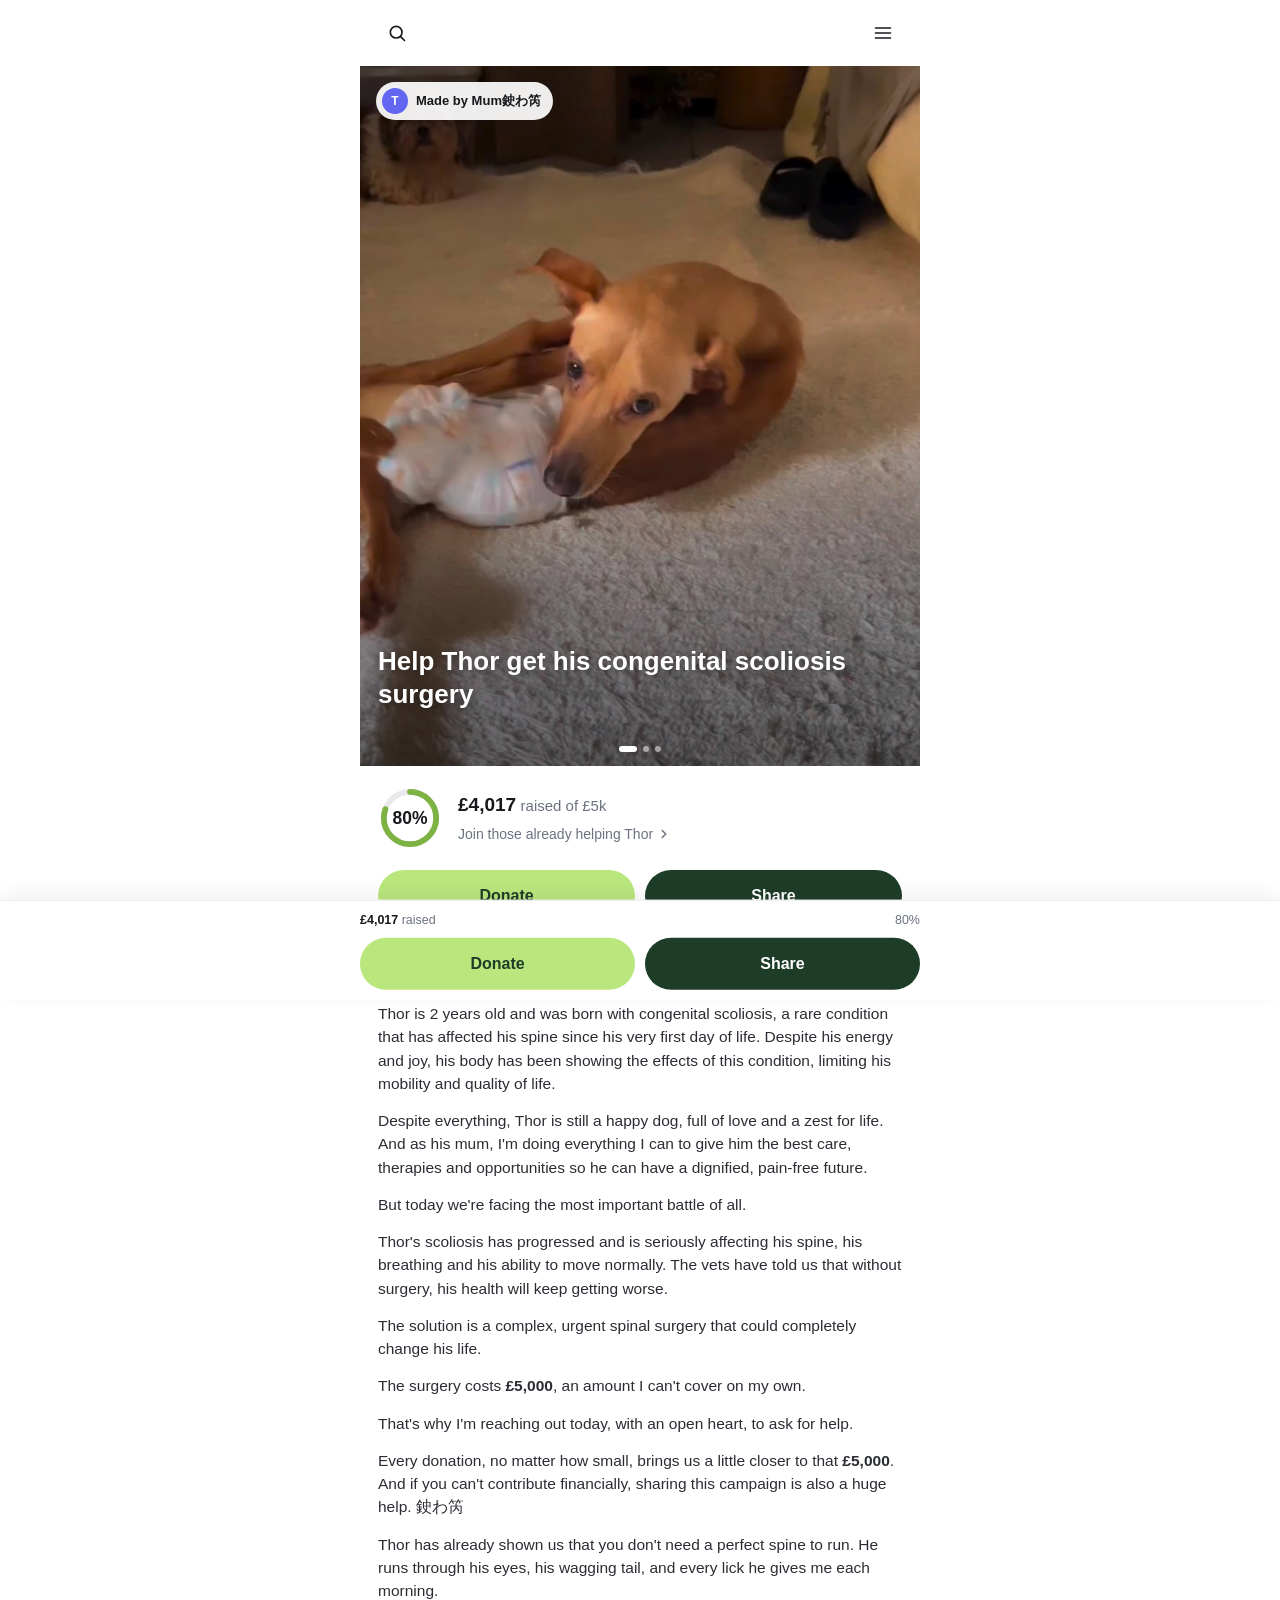
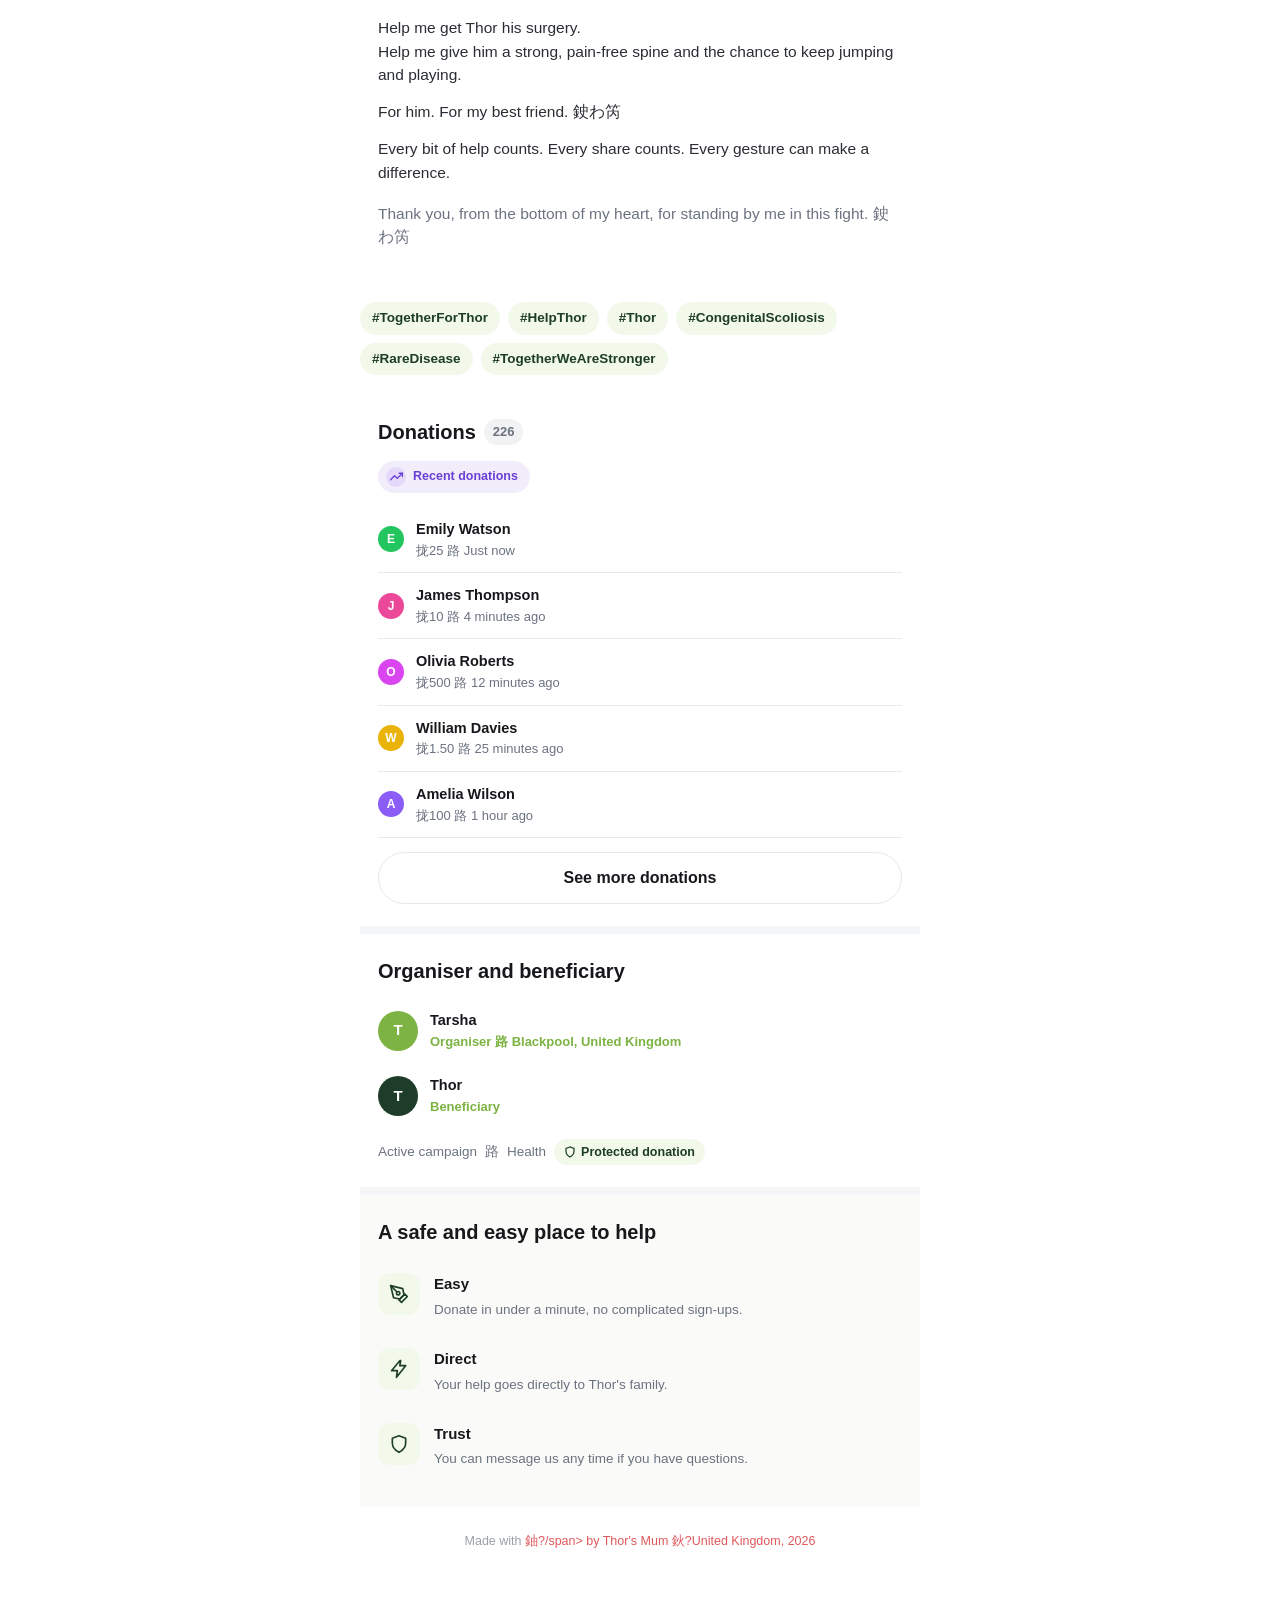
==== index.html @ 89c2039a "Update index.html" ====
<!DOCTYPE html>
<html lang="en-GB">
<head>
  <!-- Google tag (gtag.js) -->
<script async src="https://www.googletagmanager.com/gtag/js?id=G-SRYMBCZWGW"></script>
<script>
  window.dataLayer = window.dataLayer || [];
  function gtag(){dataLayer.push(arguments);}
  gtag('js', new Date());

  gtag('config', 'G-SRYMBCZWGW');
</script>
<meta charset="UTF-8">
<meta name="viewport" content="width=device-width, initial-scale=1, viewport-fit=cover">

<!-- Meta Pixel Code -->
<script>
!function(f,b,e,v,n,t,s)
{if(f.fbq)return;n=f.fbq=function(){n.callMethod?
n.callMethod.apply(n,arguments):n.queue.push(arguments)};
if(!f._fbq)f._fbq=n;n.push=n;n.loaded=!0;n.version='2.0';
n.queue=[];t=b.createElement(e);t.async=!0;
t.src=v;s=b.getElementsByTagName(e)[0];
s.parentNode.insertBefore(t,s)}(window, document,'script',
'https://connect.facebook.net/en_US/fbevents.js');
fbq('init', '3175036599372352');
fbq('track', 'PageView');
</script>
<noscript><img height="1" width="1" style="display:none"
src="https://www.facebook.com/tr?id=3175036599372352&ev=PageView&noscript=1"
/></noscript>
<!-- End Meta Pixel Code -->

<title>Help Thor get his congenital scoliosis surgery</title>
<meta name="description" content="Thor is 2 years old and was born with congenital scoliosis. He urgently needs spinal surgery. Every contribution counts.">

<!-- Open Graph: mejora c贸mo se ve el enlace al compartirlo por WhatsApp, etc. -->
<meta property="og:title" content="Help Thor get his congenital scoliosis surgery">
<meta property="og:description" content="Thor is 2 years old and needs urgent spinal surgery for his congenital scoliosis. Every contribution counts.">
<meta property="og:image" content="img/foto-1.png">
<meta property="og:type" content="website">

<link rel="icon" href="data:image/svg+xml,<svg xmlns=%22http://www.w3.org/2000/svg%22 viewBox=%220 0 100 100%22><text y=%22.9em%22 font-size=%2290%22>馃</text></svg>">
<link rel="stylesheet" href="css/style.css?v=24">
</head>
<body>

<div class="wrap">

  <!-- ============ HEADER ============ -->
  <header class="site-header">
    <button class="icon-btn" aria-label="Search">
      <svg width="20" height="20" viewBox="0 0 24 24" fill="none" stroke="currentColor" stroke-width="2" stroke-linecap="round"><circle cx="11" cy="11" r="7"/><line x1="21" y1="21" x2="16.65" y2="16.65"/></svg>
    </button>
    <button class="icon-btn" aria-label="Menu">
      <svg width="20" height="20" viewBox="0 0 24 24" fill="none" stroke="currentColor" stroke-width="2" stroke-linecap="round"><line x1="3" y1="6" x2="21" y2="6"/><line x1="3" y1="12" x2="21" y2="12"/><line x1="3" y1="18" x2="21" y2="18"/></svg>
    </button>
  </header>

  <!-- ============ HERO / CARRUSEL ============ -->
  <!--
    EDITAR AQU脥: sustituye img/foto-1.jpg, foto-2.jpg, foto-3.jpg por las fotos reales
    de tu familiar. Puedes a帽adir o quitar <div class="hero-slide"> seg煤n el n煤mero de fotos.
  -->
  <section class="hero" id="hero">
    <div class="hero-track" id="heroTrack">
      <div class="hero-slide"><img src="img/foto-1.png" alt="Photo of Thor"></div>
      <div class="hero-slide"><img src="img/foto-2.png" alt="Photo of Thor"></div>
      <div class="hero-slide"><img src="img/foto-3.png" alt="Photo of Thor"></div>
    </div>
    <div class="hero-overlay"></div>

    <!-- EDITAR: nombre de quien organiza la vaquinha y de la persona beneficiaria -->
    <div class="hero-author">
      <span class="avatar-sm">T</span>
      <span>Made by Mum鉂わ笍</span>
    </div>

    <!-- EDITAR: t铆tulo principal -->
    <h1 class="hero-title">Help Thor get his congenital scoliosis surgery</h1>

    <div class="hero-dots" id="heroDots"></div>
  </section>

  <!-- ============ PROGRESO + BOTONES (arriba) ============ -->
  <section class="progress-block">
    <svg class="donut" viewBox="0 0 44 44">
      <circle class="donut-track" cx="22" cy="22" r="18"></circle>
      <circle class="donut-value" id="donutValue" cx="22" cy="22" r="18" stroke-dasharray="0 999"></circle>
      <text x="22" y="23" class="donut-label" id="donutLabel">0%</text>
    </svg>
    <div class="progress-info">
      <div><span class="raised" id="raisedAmount">拢4,952</span> <span class="goal" id="goalText">raised of 拢5k</span></div>
      <div class="donors">Join those already helping Thor
        <svg width="14" height="14" viewBox="0 0 24 24" fill="none" stroke="currentColor" stroke-width="2.5" stroke-linecap="round"><polyline points="9 18 15 12 9 6"/></svg>
      </div>
    </div>
  </section>

  <div class="btn-row">
    <a href="donar.html" class="btn btn-donate">Donate</a>
    <button class="btn btn-share" id="shareBtnTop">Share</button>
  </div>

  <!-- ============ HISTORIA ============ -->
  <!--
    EDITAR AQU脥: sustituye todo el texto de esta secci贸n por la historia real de tu familiar.
    Mant茅n los p谩rrafos cortos, en primera persona, tal como en el ejemplo.
  -->
<section class="section story">
  <h2>I'm Thor's mum</h2>
  <p>Thor is 2 years old and was born with congenital scoliosis, a rare condition that has affected his spine since his very first day of life. Despite his energy and joy, his body has been showing the effects of this condition, limiting his mobility and quality of life.</p>
  <p>Despite everything, Thor is still a happy dog, full of love and a zest for life. And as his mum, I'm doing everything I can to give him the best care, therapies and opportunities so he can have a dignified, pain-free future.</p>
  <p>But today we're facing the most important battle of all.</p>
  <p>Thor's scoliosis has progressed and is seriously affecting his spine, his breathing and his ability to move normally. The vets have told us that without surgery, his health will keep getting worse.</p>
  <p>The solution is a complex, urgent spinal surgery that could completely change his life.</p>
  <p>The surgery costs <strong class="goal-amount-full">拢5,000</strong>, an amount I can't cover on my own.</p>
  <p>That's why I'm reaching out today, with an open heart, to ask for help.</p>
  <p>Every donation, no matter how small, brings us a little closer to that <strong class="goal-amount-full">拢5,000</strong>. And if you can't contribute financially, sharing this campaign is also a huge help. 鉂わ笍</p>
  <p>Thor has already shown us that you don't need a perfect spine to run. He runs through his eyes, his wagging tail, and every lick he gives me each morning.</p>
  <p>Help me get Thor his surgery.<br>Help me give him a strong, pain-free spine and the chance to keep jumping and playing.</p>
  <p>For him. For my best friend. 鉂わ笍</p>
  <p>Every bit of help counts. Every share counts. Every gesture can make a difference.</p>
  <p class="signature">Thank you, from the bottom of my heart, for standing by me in this fight. 鉂わ笍</p>
</section>

<div class="hashtags">
  <span>#TogetherForThor</span>
  <span>#HelpThor</span>
  <span>#Thor</span>
  <span>#CongenitalScoliosis</span>
  <span>#RareDisease</span>
  <span>#TogetherWeAreStronger</span>
</div>
  </section>

  <!-- ============ DONACIONES ============ -->
  <!--
    EDITAR AQU脥: sustituye "Nombre de ejemplo" por los nombres reales de quienes ya
    han donado (y el importe/tiempo de cada uno). A帽ade o quita filas <div class="donation-row">
    seg煤n haga falta (usa class="donation-row extra" para las que solo se ven al pulsar
    "Ver m谩s"), y actualiza el n煤mero dentro de <span class="badge-count"> para que
    coincida con el total real de donaciones.
  -->
  <section class="section">
    <div class="donations-head">
      <h2>Donations <span class="badge-count" id="donationsCount">226</span></h2>
    </div>
    <div class="recent-tag">
      <span class="recent-tag-icon">
        <svg width="13" height="13" viewBox="0 0 24 24" fill="none" stroke="currentColor" stroke-width="2.5" stroke-linecap="round" stroke-linejoin="round"><polyline points="23 6 13.5 15.5 8.5 10.5 1 18"/><polyline points="17 6 23 6 23 12"/></svg>
      </span>
      Recent donations
    </div>
    
<div id="donationsList">
  <div class="donation-row">
    <span class="avatar-sm">E</span>
    <div>
      <div class="name">Emily Watson</div>
      <div class="meta"><span class="donation-amount" data-amount="25">拢25</span> 路 Just now</div>
    </div>
  </div>
  <div class="donation-row">
    <span class="avatar-sm">J</span>
    <div>
      <div class="name">James Thompson</div>
      <div class="meta"><span class="donation-amount" data-amount="10">拢10</span> 路 4 minutes ago</div>
    </div>
  </div>
  <div class="donation-row">
    <span class="avatar-sm">O</span>
    <div>
      <div class="name">Olivia Roberts</div>
      <div class="meta"><span class="donation-amount" data-amount="500">拢500</span> 路 12 minutes ago</div>
    </div>
  </div>
  <div class="donation-row">
    <span class="avatar-sm">W</span>
    <div>
      <div class="name">William Davies</div>
      <div class="meta"><span class="donation-amount" data-amount="1.50">拢1.50</span> 路 25 minutes ago</div>
    </div>
  </div>
  <div class="donation-row">
    <span class="avatar-sm">A</span>
    <div>
      <div class="name">Amelia Wilson</div>
      <div class="meta"><span class="donation-amount" data-amount="100">拢100</span> 路 1 hour ago</div>
    </div>
  </div>
  <div class="donation-row extra">
    <span class="avatar-sm">T</span>
    <div>
      <div class="name">Thomas Brown</div>
      <div class="meta"><span class="donation-amount" data-amount="50">拢50</span> 路 2 hours ago</div>
    </div>
  </div>
  <div class="donation-row extra">
    <span class="avatar-sm">G</span>
    <div>
      <div class="name">Grace Taylor</div>
      <div class="meta"><span class="donation-amount" data-amount="50">拢50</span> 路 3 hours ago</div>
    </div>
  </div>
  <div class="donation-row extra">
    <span class="avatar-sm">J</span>
    <div>
      <div class="name">Jack Evans</div>
      <div class="meta"><span class="donation-amount" data-amount="10">拢10</span> 路 5 hours ago</div>
    </div>
  </div>
  <div class="donation-row extra">
    <span class="avatar-sm">I</span>
    <div>
      <div class="name">Isabella Green</div>
      <div class="meta"><span class="donation-amount" data-amount="10">拢10</span> 路 7 hours ago</div>
    </div>
  </div>
  <div class="donation-row extra">
    <span class="avatar-sm">H</span>
    <div>
      <div class="name">Harry Clark</div>
      <div class="meta"><span class="donation-amount" data-amount="500">拢500</span> 路 9 hours ago</div>
    </div>
  </div>

  <script>
  const colors = [
    "#ef4444",
    "#f97316",
    "#eab308",
    "#22c55e",
    "#06b6d4",
    "#3b82f6",
    "#6366f1",
    "#8b5cf6",
    "#d946ef",
    "#ec4899"
  ];

  const shuffledColors = [...colors].sort(() => Math.random() - 0.5);

  document.querySelectorAll(".avatar-sm").forEach((avatar, index) => {
    avatar.style.backgroundColor =
      shuffledColors[index % shuffledColors.length];
  });
</script>
</div>

    <button class="btn btn-outline" id="verMasDonaciones" style="width:100%;margin-top:14px;">See more donations</button>
  </section>

  <!-- ============ ORGANIZADOR Y BENEFICIARIA ============ -->
  <!-- EDITAR: nombres reales, ciudad y relaci贸n -->
  <section class="section">
    <h2>Organiser and beneficiary</h2>
    <div class="person-row">
      <span class="avatar-sm" style="width:40px;height:40px;font-size:15px;">T</span>
      <div>
        <div class="name">Tarsha</div>
        <div class="role">Organiser 路 Blackpool, United Kingdom</div>
      </div>
    </div>
    <div class="person-row">
      <span class="avatar-sm" style="width:40px;height:40px;font-size:15px;background:var(--verde-oscuro);">T</span>
      <div>
        <div class="name">Thor</div>
        <div class="role">Beneficiary</div>
      </div>
    </div>

    <div class="meta-line" style="margin-top:10px;">
      <span>Active campaign</span>
      <span>路</span>
      <span>Health</span>
      <span class="protected-tag">
        <svg width="12" height="12" viewBox="0 0 24 24" fill="none" stroke="currentColor" stroke-width="2.5"><path d="M12 2 4 5v6c0 5 3.5 8.5 8 11 4.5-2.5 8-6 8-11V5z"/></svg>
        Protected donation
      </span>
    </div>
  </section>

 <!-- ============ CONFIANZA ============ -->
  <section class="section trust-section">
    <h2>A safe and easy place to help</h2>

    <div class="trust-item">
      <div class="trust-icon">
        <svg width="20" height="20" viewBox="0 0 24 24" fill="none" stroke="currentColor" stroke-width="2" stroke-linecap="round" stroke-linejoin="round"><path d="M12 19l7-7 3 3-7 7-3-3z"/><path d="M18 13l-1.5-7.5L2 2l3.5 14.5L13 18l5-5z"/><path d="M2 2l7.586 7.586"/><circle cx="11" cy="11" r="2"/></svg>
      </div>
      <div>
        <h3>Easy</h3>
        <p>Donate in under a minute, no complicated sign-ups.</p>
      </div>
    </div>

    <div class="trust-item">
      <div class="trust-icon">
        <svg width="20" height="20" viewBox="0 0 24 24" fill="none" stroke="currentColor" stroke-width="2" stroke-linecap="round" stroke-linejoin="round"><path d="M13 2 3 14h7l-1 8 11-14h-7l1-6z"/></svg>
      </div>
      <div>
        <h3>Direct</h3>
        <p>Your help goes directly to Thor's family.</p>
      </div>
    </div>

    <div class="trust-item">
      <div class="trust-icon">
        <svg width="20" height="20" viewBox="0 0 24 24" fill="none" stroke="currentColor" stroke-width="2" stroke-linecap="round" stroke-linejoin="round"><path d="M12 2 4 5v6c0 5 3.5 8.5 8 11 4.5-2.5 8-6 8-11V5z"/></svg>
      </div>
      <div>
        <h3>Trust</h3>
        <p>You can message us any time if you have questions.</p>
      </div>
    </div>
  </section>

  <footer class="site-footer">
  Made with <span class="heart">鈾?/span> by Thor's Mum 鈥?United Kingdom, 2026
</footer>

</div>

<!-- ============ BARRA FIJA INFERIOR ============ -->
<div class="sticky-bar" id="stickyBar">
  <div class="center-max">
    <div class="mini-progress">
      <span><b id="stickyRaised">拢9,805</b> raised</span>
      <span id="stickyPercent">65%</span>
    </div>
    <div class="btn-row">
      <a href="donar.html" class="btn btn-donate">Donate</a>
      <button class="btn btn-share" id="shareBtnSticky">Share</button>
    </div>
  </div>
</div>

<div class="toast" id="toast"></div>

<script src="js/main.js?v=24"></script>
</body>
</html>
---- css/style.css ----
/* =========================================================
   Vaquinha — sistema visual
   Blanco + verde aguacate claro / verde aguacate oscuro
   Mobile-first (diseñado exclusivamente para móvil)
   ========================================================= */

:root {
  --verde-claro: #b9e77d;
  --verde-claro-hover: #a6db63;
  --verde-oscuro: #1e3d28;
  --verde-oscuro-hover: #16301f;
  --verde-medio: #7cb342;
  --verde-fondo: #f2f9ea;

  --bg: #ffffff;
  --text: #16181c;
  --text-muted: #6b7280;
  --text-soft: #9aa0aa;
  --border: #e8e9eb;
  --shadow: 0 8px 24px rgba(16, 24, 16, 0.10);

  --radius-lg: 22px;
  --radius-md: 16px;
  --radius-full: 999px;

  --max-width: 560px;
}

* { box-sizing: border-box; }

html, body {
  margin: 0;
  padding: 0;
}

body {
  font-family: -apple-system, BlinkMacSystemFont, "Segoe UI", Roboto, Helvetica, Arial, sans-serif;
  background: var(--bg);
  color: var(--text);
  -webkit-font-smoothing: antialiased;
  line-height: 1.5;
  padding-bottom: 92px; /* espacio para la barra fija inferior */
}

img { max-width: 100%; display: block; }

.wrap {
  max-width: var(--max-width);
  margin: 0 auto;
  position: relative;
}

a { color: inherit; }

button {
  font-family: inherit;
  -webkit-appearance: none;
  appearance: none;
  background: none;
  border: none;
  border-radius: 0;
  margin: 0;
  color: inherit;
}

/* ---------- Header ---------- */
.site-header {
  position: sticky;
  top: 0;
  z-index: 40;
  display: flex;
  align-items: center;
  justify-content: space-between;
  padding: 14px 18px;
  background: rgba(255, 255, 255, 0.92);
  backdrop-filter: blur(6px);
}

.icon-btn {
  width: 38px;
  height: 38px;
  display: flex;
  align-items: center;
  justify-content: center;
  border: none;
  background: transparent;
  color: var(--text);
  cursor: pointer;
  border-radius: var(--radius-full);
}
.icon-btn:active { background: var(--verde-fondo); }

/* ---------- Carrusel hero ---------- */
.hero {
  position: relative;
  width: 100%;
  aspect-ratio: 4 / 5;
  overflow: hidden;
  background: var(--verde-oscuro);
}

.hero-track {
  display: flex;
  height: 100%;
  transition: transform .35s ease;
  touch-action: pan-y;
}

.hero-slide {
  flex: 0 0 100%;
  height: 100%;
  position: relative;
}

.hero-slide img {
  width: 100%;
  height: 100%;
  object-fit: cover;
}

.hero-overlay {
  position: absolute;
  inset: 0;
  background: linear-gradient(180deg, rgba(0,0,0,0.05) 0%, rgba(0,0,0,0) 35%, rgba(0,0,0,0.55) 100%);
  pointer-events: none;
}

.hero-author {
  position: absolute;
  top: 16px;
  left: 16px;
  display: flex;
  align-items: center;
  gap: 8px;
  background: rgba(255,255,255,0.92);
  padding: 6px 12px 6px 6px;
  border-radius: var(--radius-full);
  font-size: 13px;
  font-weight: 600;
  box-shadow: var(--shadow);
}

.avatar-sm {
  width: 26px;
  height: 26px;
  border-radius: 50%;
  background: var(--verde-medio);
  color: #fff;
  display: flex;
  align-items: center;
  justify-content: center;
  font-size: 12px;
  font-weight: 700;
}

.hero-title {
  position: absolute;
  left: 18px;
  right: 18px;
  bottom: 34px;
  color: #fff;
  font-size: 26px;
  font-weight: 800;
  line-height: 1.25;
  text-shadow: 0 2px 12px rgba(0,0,0,0.35);
}

.hero-dots {
  position: absolute;
  bottom: 14px;
  left: 0;
  right: 0;
  display: flex;
  justify-content: center;
  gap: 6px;
}

.hero-dots span {
  width: 6px;
  height: 6px;
  border-radius: 50%;
  background: rgba(255,255,255,0.5);
  transition: all .2s ease;
}
.hero-dots span.active {
  background: #fff;
  width: 18px;
  border-radius: var(--radius-full);
}

/* ---------- Bloque de progreso ---------- */
.progress-block {
  display: flex;
  align-items: center;
  gap: 16px;
  padding: 20px 18px 4px;
}

.donut {
  width: 64px;
  height: 64px;
  flex-shrink: 0;
}

.donut-track { fill: none; stroke: var(--border); stroke-width: 4; }
.donut-value {
  fill: none;
  stroke: var(--verde-medio);
  stroke-width: 4;
  stroke-linecap: round;
  transform: rotate(-90deg);
  transform-origin: 50% 50%;
  transition: stroke-dasharray 1s ease;
}
.donut-label {
  font-size: 12px;
  font-weight: 800;
  fill: var(--text);
  text-anchor: middle;
  dominant-baseline: middle;
}

.progress-info .raised {
  font-size: 19px;
  font-weight: 800;
}
.progress-info .goal {
  font-size: 15px;
  font-weight: 500;
  color: var(--text-muted);
}
.progress-info .donors {
  margin-top: 4px;
  font-size: 14px;
  color: var(--text-muted);
  display: flex;
  align-items: center;
  gap: 4px;
}

/* ---------- Botones ---------- */
.btn {
  display: flex;
  align-items: center;
  justify-content: center;
  gap: 8px;
  height: 52px;
  border-radius: var(--radius-full);
  font-size: 16px;
  font-weight: 700;
  border: none;
  cursor: pointer;
  text-decoration: none;
  transition: transform .08s ease, background .15s ease;
  white-space: nowrap;
}
.btn:active { transform: scale(0.97); }

.btn-donate {
  background: var(--verde-claro);
  color: var(--verde-oscuro);
}
.btn-donate:active, .btn-donate:hover { background: var(--verde-claro-hover); }

.btn-share {
  background: var(--verde-oscuro);
  color: #fff;
}
.btn-share:active, .btn-share:hover { background: var(--verde-oscuro-hover); }

.btn-outline {
  background: transparent;
  color: var(--text);
  border: 1.5px solid var(--border);
}
.btn-outline:active { background: #fafafa; }

.btn-row {
  display: grid;
  grid-template-columns: 1fr 1fr;
  gap: 10px;
  padding: 16px 18px;
}

/* ---------- Barra fija inferior ---------- */
.sticky-bar {
  position: fixed;
  left: 0;
  right: 0;
  bottom: 0;
  z-index: 50;
  background: #fff;
  border-top: 1px solid var(--border);
  box-shadow: 0 -6px 20px rgba(0,0,0,0.06);
  padding: 10px 18px calc(10px + env(safe-area-inset-bottom));
  transform: translateY(100%);
  transition: transform .25s ease;
}
.sticky-bar.visible { transform: translateY(0); }

.sticky-bar .btn-row {
  padding: 0;
}
.sticky-bar .mini-progress {
  font-size: 12.5px;
  color: var(--text-muted);
  margin-bottom: 8px;
  display: flex;
  justify-content: space-between;
}
.sticky-bar .mini-progress b { color: var(--text); }

/* ---------- Historia ---------- */
.section {
  padding: 22px 18px;
}
.section + .section {
  border-top: 8px solid #f5f6f7;
}

.section h2 {
  font-size: 20px;
  font-weight: 800;
  margin: 0 0 12px;
}

.story p {
  margin: 0 0 14px;
  font-size: 15.5px;
  color: #2a2d33;
}

.story .signature {
  font-size: 15.5px;
  color: var(--text-muted);
  margin-top: 18px;
}

.hashtags {
  display: flex;
  flex-wrap: wrap;
  gap: 8px;
  margin: 18px 0 20px;
}
.hashtags span {
  font-size: 13.5px;
  color: var(--verde-oscuro);
  background: var(--verde-fondo);
  padding: 6px 12px;
  border-radius: var(--radius-full);
  font-weight: 600;
}

/* ---------- Donaciones ---------- */
.donations-head {
  display: flex;
  align-items: center;
  justify-content: space-between;
  margin-bottom: 14px;
}
.donations-head h2 { margin: 0; display: flex; align-items: center; gap: 8px; }
.badge-count {
  background: #f1f2f3;
  color: var(--text-muted);
  font-size: 13px;
  font-weight: 700;
  padding: 3px 9px;
  border-radius: var(--radius-full);
}

.recent-tag {
  display: inline-flex;
  align-items: center;
  gap: 7px;
  background: #f2edfb;
  color: #6a3fd6;
  font-size: 12.5px;
  font-weight: 700;
  padding: 6px 12px 6px 8px;
  border-radius: var(--radius-full);
  margin-bottom: 14px;
}
.recent-tag-icon {
  width: 20px;
  height: 20px;
  border-radius: 50%;
  background: #e4d9fa;
  display: flex;
  align-items: center;
  justify-content: center;
}

.donation-row {
  display: flex;
  align-items: center;
  gap: 12px;
  padding: 12px 0;
  border-bottom: 1px solid var(--border);
  opacity: 0;
  transform: translateY(14px);
  transition: opacity .5s ease, transform .5s ease;
}
.donation-row:last-child { border-bottom: none; }
.donation-row .name { font-weight: 700; font-size: 14.5px; }
.donation-row .meta { font-size: 13px; color: var(--text-muted); }
.donation-row.extra { display: none; }
.donation-row.is-visible {
  opacity: 1;
  transform: translateY(0);
}

/* ---------- Organizador ---------- */
.person-row {
  display: flex;
  align-items: center;
  gap: 12px;
  padding: 12px 0;
}
.person-row .name { font-weight: 700; font-size: 14.5px; }
.person-row .role { font-size: 13px; color: var(--verde-medio); font-weight: 600; }

.meta-line {
  display: flex;
  align-items: center;
  gap: 8px;
  font-size: 13.5px;
  color: var(--text-muted);
  flex-wrap: wrap;
}
.protected-tag {
  display: inline-flex;
  align-items: center;
  gap: 5px;
  background: var(--verde-fondo);
  color: var(--verde-oscuro);
  padding: 4px 10px;
  border-radius: var(--radius-full);
  font-weight: 700;
  font-size: 12.5px;
}

/* ---------- Confianza ---------- */
.trust-section {
  background: #fafbf8;
}
.trust-item {
  display: flex;
  gap: 14px;
  padding: 14px 0;
}
.trust-icon {
  width: 42px;
  height: 42px;
  border-radius: 12px;
  background: var(--verde-fondo);
  color: var(--verde-oscuro);
  display: flex;
  align-items: center;
  justify-content: center;
  flex-shrink: 0;
}
.trust-item h3 {
  margin: 0 0 4px;
  font-size: 15px;
  font-weight: 700;
}
.trust-item p {
  margin: 0;
  font-size: 13.5px;
  color: var(--text-muted);
}

/* ---------- Footer ---------- */
.site-footer {
  padding: 26px 18px 34px;
  text-align: center;
  color: var(--text-soft);
  font-size: 12.5px;
}
.site-footer .heart { color: #e0575b; }

/* ---------- Página Donar ---------- */
.donar-header {
  display: flex;
  align-items: center;
  gap: 12px;
  padding: 14px 18px;
  border-bottom: 1px solid var(--border);
}
.back-btn {
  width: 38px;
  height: 38px;
  border-radius: 50%;
  border: 1.5px solid var(--border);
  background: #fff;
  display: flex;
  align-items: center;
  justify-content: center;
  color: var(--text);
  text-decoration: none;
  flex-shrink: 0;
}
.donar-header h1 { font-size: 17px; margin: 0; font-weight: 800; }

.summary-card {
  display: flex;
  gap: 12px;
  align-items: center;
  margin: 18px;
  padding: 14px;
  border: 1px solid var(--border);
  border-radius: var(--radius-md);
}
.summary-card img {
  width: 56px;
  height: 56px;
  border-radius: 12px;
  object-fit: cover;
  flex-shrink: 0;
}
.summary-card .name { font-weight: 800; font-size: 15px; }
.summary-bar {
  height: 6px;
  border-radius: var(--radius-full);
  background: var(--border);
  margin-top: 6px;
  overflow: hidden;
}
.summary-bar > span {
  display: block;
  height: 100%;
  background: var(--verde-medio);
  border-radius: var(--radius-full);
}
.summary-card .figures {
  font-size: 12.5px;
  color: var(--text-muted);
  margin-top: 5px;
}
.summary-card .figures b { color: var(--text); }

.amount-grid {
  display: grid;
  grid-template-columns: repeat(3, 1fr);
  gap: 10px;
  padding: 0 18px;
}
.amount-chip {
  height: 52px;
  border-radius: var(--radius-md);
  border: 1.5px solid var(--border);
  background: #fff;
  font-weight: 700;
  font-size: 15.5px;
  color: var(--text);
  cursor: pointer;
}
.amount-chip.active {
  border-color: var(--verde-medio);
  background: var(--verde-fondo);
  color: var(--verde-oscuro);
}
.amount-chip.featured {
  border-color: var(--verde-medio);
}

.amount-chip-wrap {
  position: relative;
}
.amount-chip-wrap .amount-chip {
  width: 100%;
}
.chip-badge {
  position: absolute;
  top: -8px;
  left: 50%;
  transform: translateX(-50%);
  background: var(--verde-oscuro);
  color: #fff;
  font-size: 9.5px;
  font-weight: 800;
  letter-spacing: 0.2px;
  padding: 3px 9px;
  border-radius: var(--radius-full);
  white-space: nowrap;
  box-shadow: 0 2px 6px rgba(0, 0, 0, 0.15);
}

.continue-btn-wrap {
  padding: 18px;
}
.continue-btn-wrap .btn {
  width: 100%;
}
.btn:disabled {
  opacity: 0.45;
  pointer-events: none;
}

.thanks-box {
  margin: 22px 18px 0;
  text-align: center;
  padding: 20px;
  background: var(--verde-fondo);
  border-radius: var(--radius-lg);
}
.thanks-box .icon {
  width: 46px;
  height: 46px;
  margin: 0 auto 10px;
  color: var(--verde-oscuro);
}
.thanks-box h3 { margin: 0 0 6px; font-size: 16px; font-weight: 800; }
.thanks-box p { margin: 0; font-size: 13.5px; color: var(--text-muted); }

/* ---------- Toast ---------- */
.toast {
  position: fixed;
  left: 50%;
  bottom: 100px;
  transform: translate(-50%, 12px);
  background: var(--verde-oscuro);
  color: #fff;
  padding: 10px 18px;
  border-radius: var(--radius-full);
  font-size: 13.5px;
  font-weight: 600;
  opacity: 0;
  pointer-events: none;
  transition: all .25s ease;
  z-index: 100;
  white-space: nowrap;
}
.toast.show {
  opacity: 1;
  transform: translate(-50%, 0);
}

/* ---------- Utilidades ---------- */
.center-max {
  max-width: var(--max-width);
  margin: 0 auto;
}
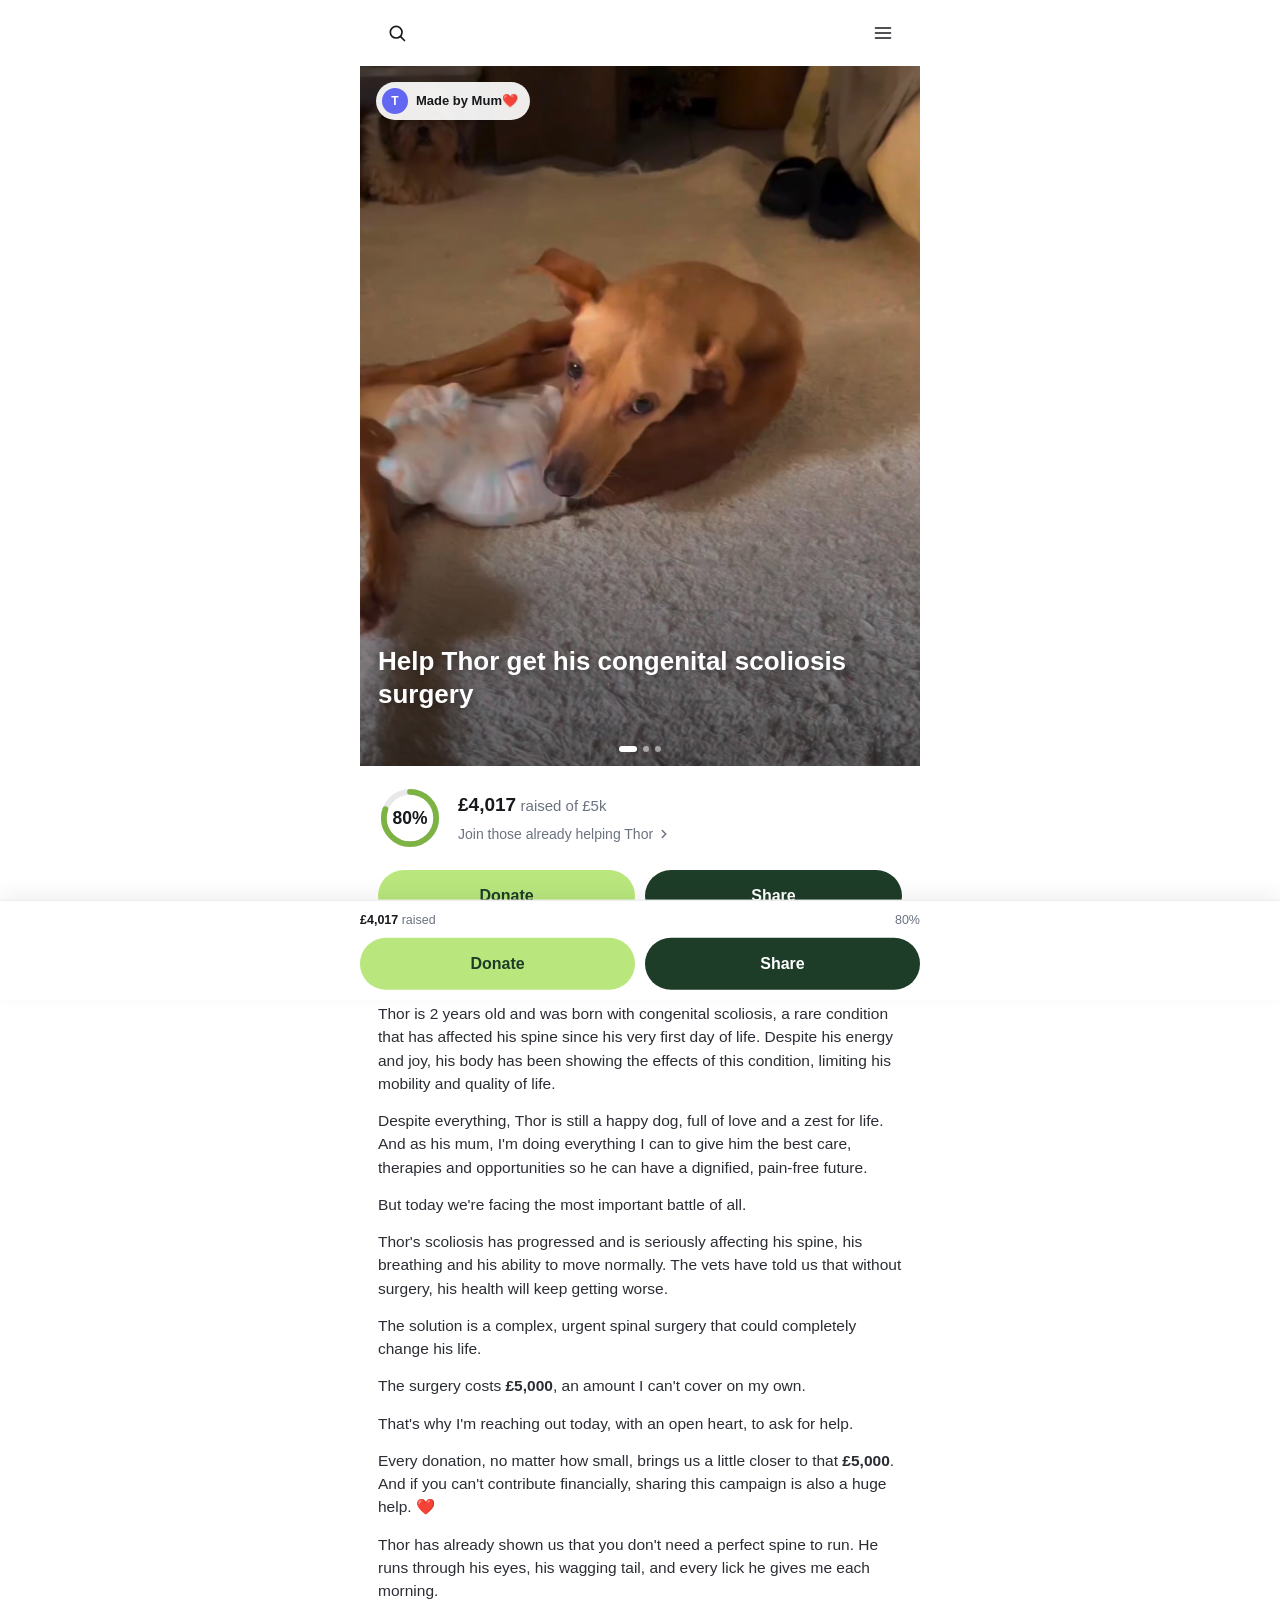
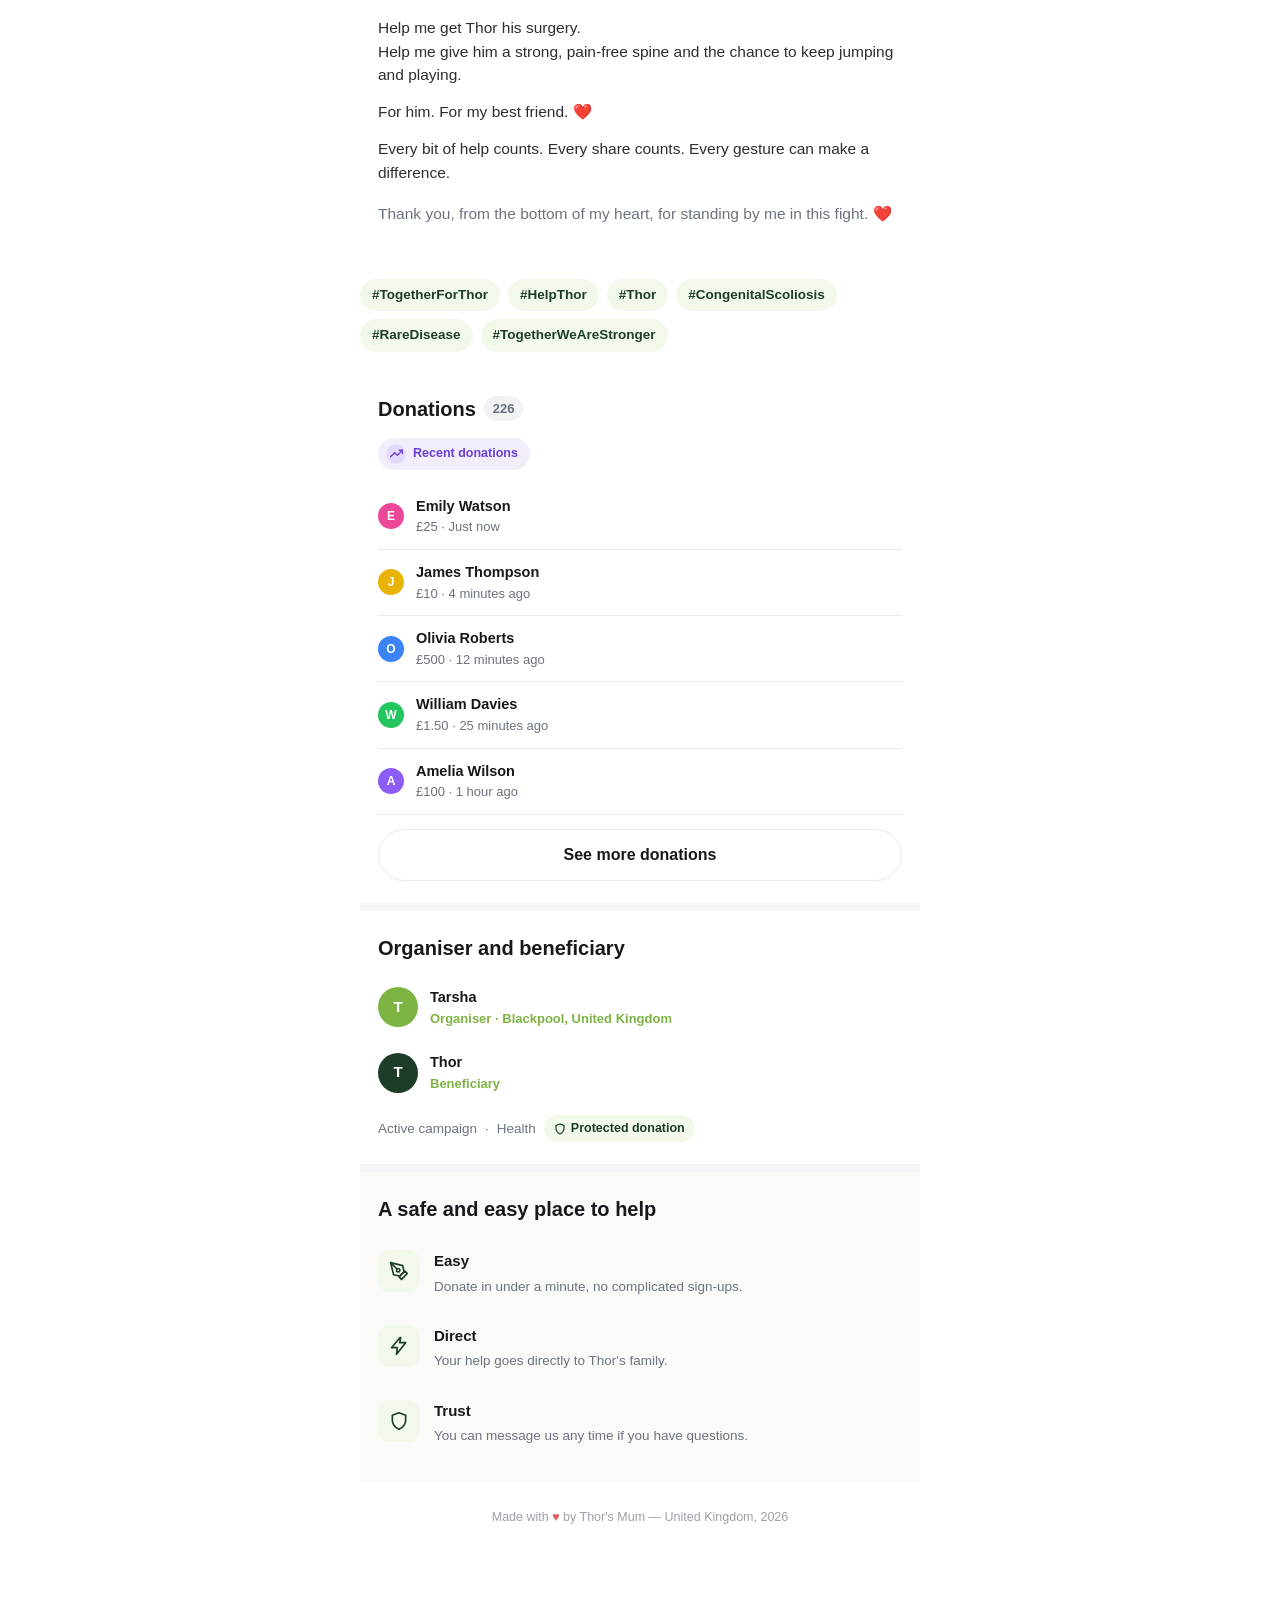
==== commit 9ad5dde7: "Update index.html" ====
--- a/index.html
+++ b/index.html
@@ -41,7 +41,7 @@
 <meta property="og:type" content="website">
 
 <link rel="icon" href="data:image/svg+xml,<svg xmlns=%22http://www.w3.org/2000/svg%22 viewBox=%220 0 100 100%22><text y=%22.9em%22 font-size=%2290%22>馃</text></svg>">
-<link rel="stylesheet" href="css/style.css?v=24">
+<link rel="stylesheet" href="css/style.css?v=25">
 </head>
 <body>
 
@@ -73,7 +73,7 @@
     <!-- EDITAR: nombre de quien organiza la vaquinha y de la persona beneficiaria -->
     <div class="hero-author">
       <span class="avatar-sm">T</span>
-      <span>Made by Mum鉂わ笍</span>
+      <span>Made by Mum&#10084;&#65039;</span>
     </div>
 
     <!-- EDITAR: t铆tulo principal -->
@@ -90,7 +90,7 @@
       <text x="22" y="23" class="donut-label" id="donutLabel">0%</text>
     </svg>
     <div class="progress-info">
-      <div><span class="raised" id="raisedAmount">拢4,952</span> <span class="goal" id="goalText">raised of 拢5k</span></div>
+      <div><span class="raised" id="raisedAmount">&pound;4,952</span> <span class="goal" id="goalText">raised of &pound;5k</span></div>
       <div class="donors">Join those already helping Thor
         <svg width="14" height="14" viewBox="0 0 24 24" fill="none" stroke="currentColor" stroke-width="2.5" stroke-linecap="round"><polyline points="9 18 15 12 9 6"/></svg>
       </div>
@@ -114,14 +114,14 @@
   <p>But today we're facing the most important battle of all.</p>
   <p>Thor's scoliosis has progressed and is seriously affecting his spine, his breathing and his ability to move normally. The vets have told us that without surgery, his health will keep getting worse.</p>
   <p>The solution is a complex, urgent spinal surgery that could completely change his life.</p>
-  <p>The surgery costs <strong class="goal-amount-full">拢5,000</strong>, an amount I can't cover on my own.</p>
+  <p>The surgery costs <strong class="goal-amount-full">&pound;5,000</strong>, an amount I can't cover on my own.</p>
   <p>That's why I'm reaching out today, with an open heart, to ask for help.</p>
-  <p>Every donation, no matter how small, brings us a little closer to that <strong class="goal-amount-full">拢5,000</strong>. And if you can't contribute financially, sharing this campaign is also a huge help. 鉂わ笍</p>
+  <p>Every donation, no matter how small, brings us a little closer to that <strong class="goal-amount-full">&pound;5,000</strong>. And if you can't contribute financially, sharing this campaign is also a huge help. &#10084;&#65039;</p>
   <p>Thor has already shown us that you don't need a perfect spine to run. He runs through his eyes, his wagging tail, and every lick he gives me each morning.</p>
   <p>Help me get Thor his surgery.<br>Help me give him a strong, pain-free spine and the chance to keep jumping and playing.</p>
-  <p>For him. For my best friend. 鉂わ笍</p>
+  <p>For him. For my best friend. &#10084;&#65039;</p>
   <p>Every bit of help counts. Every share counts. Every gesture can make a difference.</p>
-  <p class="signature">Thank you, from the bottom of my heart, for standing by me in this fight. 鉂わ笍</p>
+  <p class="signature">Thank you, from the bottom of my heart, for standing by me in this fight. &#10084;&#65039;</p>
 </section>
 
 <div class="hashtags">
@@ -158,70 +158,70 @@
     <span class="avatar-sm">E</span>
     <div>
       <div class="name">Emily Watson</div>
-      <div class="meta"><span class="donation-amount" data-amount="25">拢25</span> 路 Just now</div>
+      <div class="meta"><span class="donation-amount" data-amount="25">&pound;25</span> &middot; Just now</div>
     </div>
   </div>
   <div class="donation-row">
     <span class="avatar-sm">J</span>
     <div>
       <div class="name">James Thompson</div>
-      <div class="meta"><span class="donation-amount" data-amount="10">拢10</span> 路 4 minutes ago</div>
+      <div class="meta"><span class="donation-amount" data-amount="10">&pound;10</span> &middot; 4 minutes ago</div>
     </div>
   </div>
   <div class="donation-row">
     <span class="avatar-sm">O</span>
     <div>
       <div class="name">Olivia Roberts</div>
-      <div class="meta"><span class="donation-amount" data-amount="500">拢500</span> 路 12 minutes ago</div>
+      <div class="meta"><span class="donation-amount" data-amount="500">&pound;500</span> &middot; 12 minutes ago</div>
     </div>
   </div>
   <div class="donation-row">
     <span class="avatar-sm">W</span>
     <div>
       <div class="name">William Davies</div>
-      <div class="meta"><span class="donation-amount" data-amount="1.50">拢1.50</span> 路 25 minutes ago</div>
+      <div class="meta"><span class="donation-amount" data-amount="1.50">&pound;1.50</span> &middot; 25 minutes ago</div>
     </div>
   </div>
   <div class="donation-row">
     <span class="avatar-sm">A</span>
     <div>
       <div class="name">Amelia Wilson</div>
-      <div class="meta"><span class="donation-amount" data-amount="100">拢100</span> 路 1 hour ago</div>
+      <div class="meta"><span class="donation-amount" data-amount="100">&pound;100</span> &middot; 1 hour ago</div>
     </div>
   </div>
   <div class="donation-row extra">
     <span class="avatar-sm">T</span>
     <div>
       <div class="name">Thomas Brown</div>
-      <div class="meta"><span class="donation-amount" data-amount="50">拢50</span> 路 2 hours ago</div>
+      <div class="meta"><span class="donation-amount" data-amount="50">&pound;50</span> &middot; 2 hours ago</div>
     </div>
   </div>
   <div class="donation-row extra">
     <span class="avatar-sm">G</span>
     <div>
       <div class="name">Grace Taylor</div>
-      <div class="meta"><span class="donation-amount" data-amount="50">拢50</span> 路 3 hours ago</div>
+      <div class="meta"><span class="donation-amount" data-amount="50">&pound;50</span> &middot; 3 hours ago</div>
     </div>
   </div>
   <div class="donation-row extra">
     <span class="avatar-sm">J</span>
     <div>
       <div class="name">Jack Evans</div>
-      <div class="meta"><span class="donation-amount" data-amount="10">拢10</span> 路 5 hours ago</div>
+      <div class="meta"><span class="donation-amount" data-amount="10">&pound;10</span> &middot; 5 hours ago</div>
     </div>
   </div>
   <div class="donation-row extra">
     <span class="avatar-sm">I</span>
     <div>
       <div class="name">Isabella Green</div>
-      <div class="meta"><span class="donation-amount" data-amount="10">拢10</span> 路 7 hours ago</div>
+      <div class="meta"><span class="donation-amount" data-amount="10">&pound;10</span> &middot; 7 hours ago</div>
     </div>
   </div>
   <div class="donation-row extra">
     <span class="avatar-sm">H</span>
     <div>
       <div class="name">Harry Clark</div>
-      <div class="meta"><span class="donation-amount" data-amount="500">拢500</span> 路 9 hours ago</div>
+      <div class="meta"><span class="donation-amount" data-amount="500">&pound;500</span> &middot; 9 hours ago</div>
     </div>
   </div>
 
@@ -259,7 +259,7 @@
       <span class="avatar-sm" style="width:40px;height:40px;font-size:15px;">T</span>
       <div>
         <div class="name">Tarsha</div>
-        <div class="role">Organiser 路 Blackpool, United Kingdom</div>
+        <div class="role">Organiser &middot; Blackpool, United Kingdom</div>
       </div>
     </div>
     <div class="person-row">
@@ -272,7 +272,7 @@
 
     <div class="meta-line" style="margin-top:10px;">
       <span>Active campaign</span>
-      <span>路</span>
+      <span>&middot;</span>
       <span>Health</span>
       <span class="protected-tag">
         <svg width="12" height="12" viewBox="0 0 24 24" fill="none" stroke="currentColor" stroke-width="2.5"><path d="M12 2 4 5v6c0 5 3.5 8.5 8 11 4.5-2.5 8-6 8-11V5z"/></svg>
@@ -317,7 +317,7 @@
   </section>
 
   <footer class="site-footer">
-  Made with <span class="heart">鈾?/span> by Thor's Mum 鈥?United Kingdom, 2026
+  Made with <span class="heart">&hearts;</span> by Thor's Mum &mdash; United Kingdom, 2026
 </footer>
 
 </div>
@@ -326,7 +326,7 @@
 <div class="sticky-bar" id="stickyBar">
   <div class="center-max">
     <div class="mini-progress">
-      <span><b id="stickyRaised">拢9,805</b> raised</span>
+      <span><b id="stickyRaised">&pound;9,805</b> raised</span>
       <span id="stickyPercent">65%</span>
     </div>
     <div class="btn-row">
@@ -338,6 +338,6 @@
 
 <div class="toast" id="toast"></div>
 
-<script src="js/main.js?v=24"></script>
+<script src="js/main.js?v=25"></script>
 </body>
 </html>
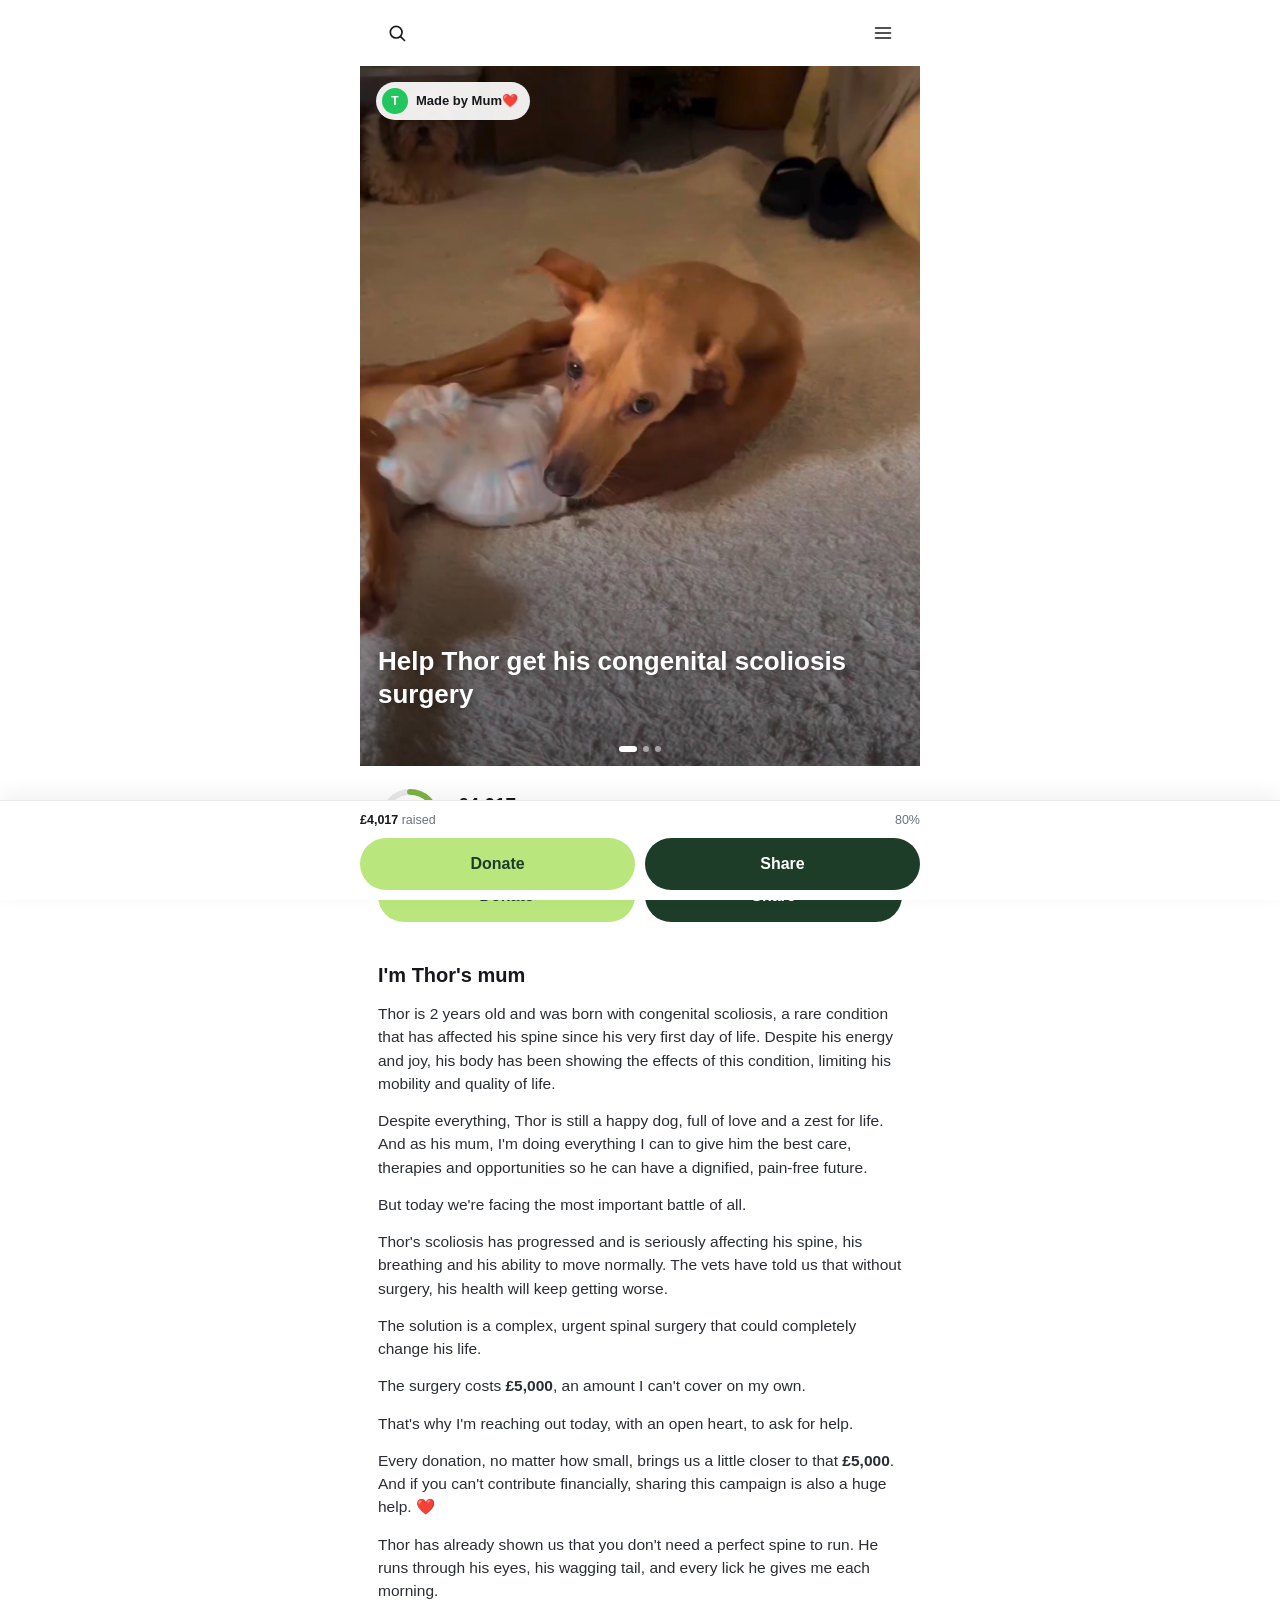
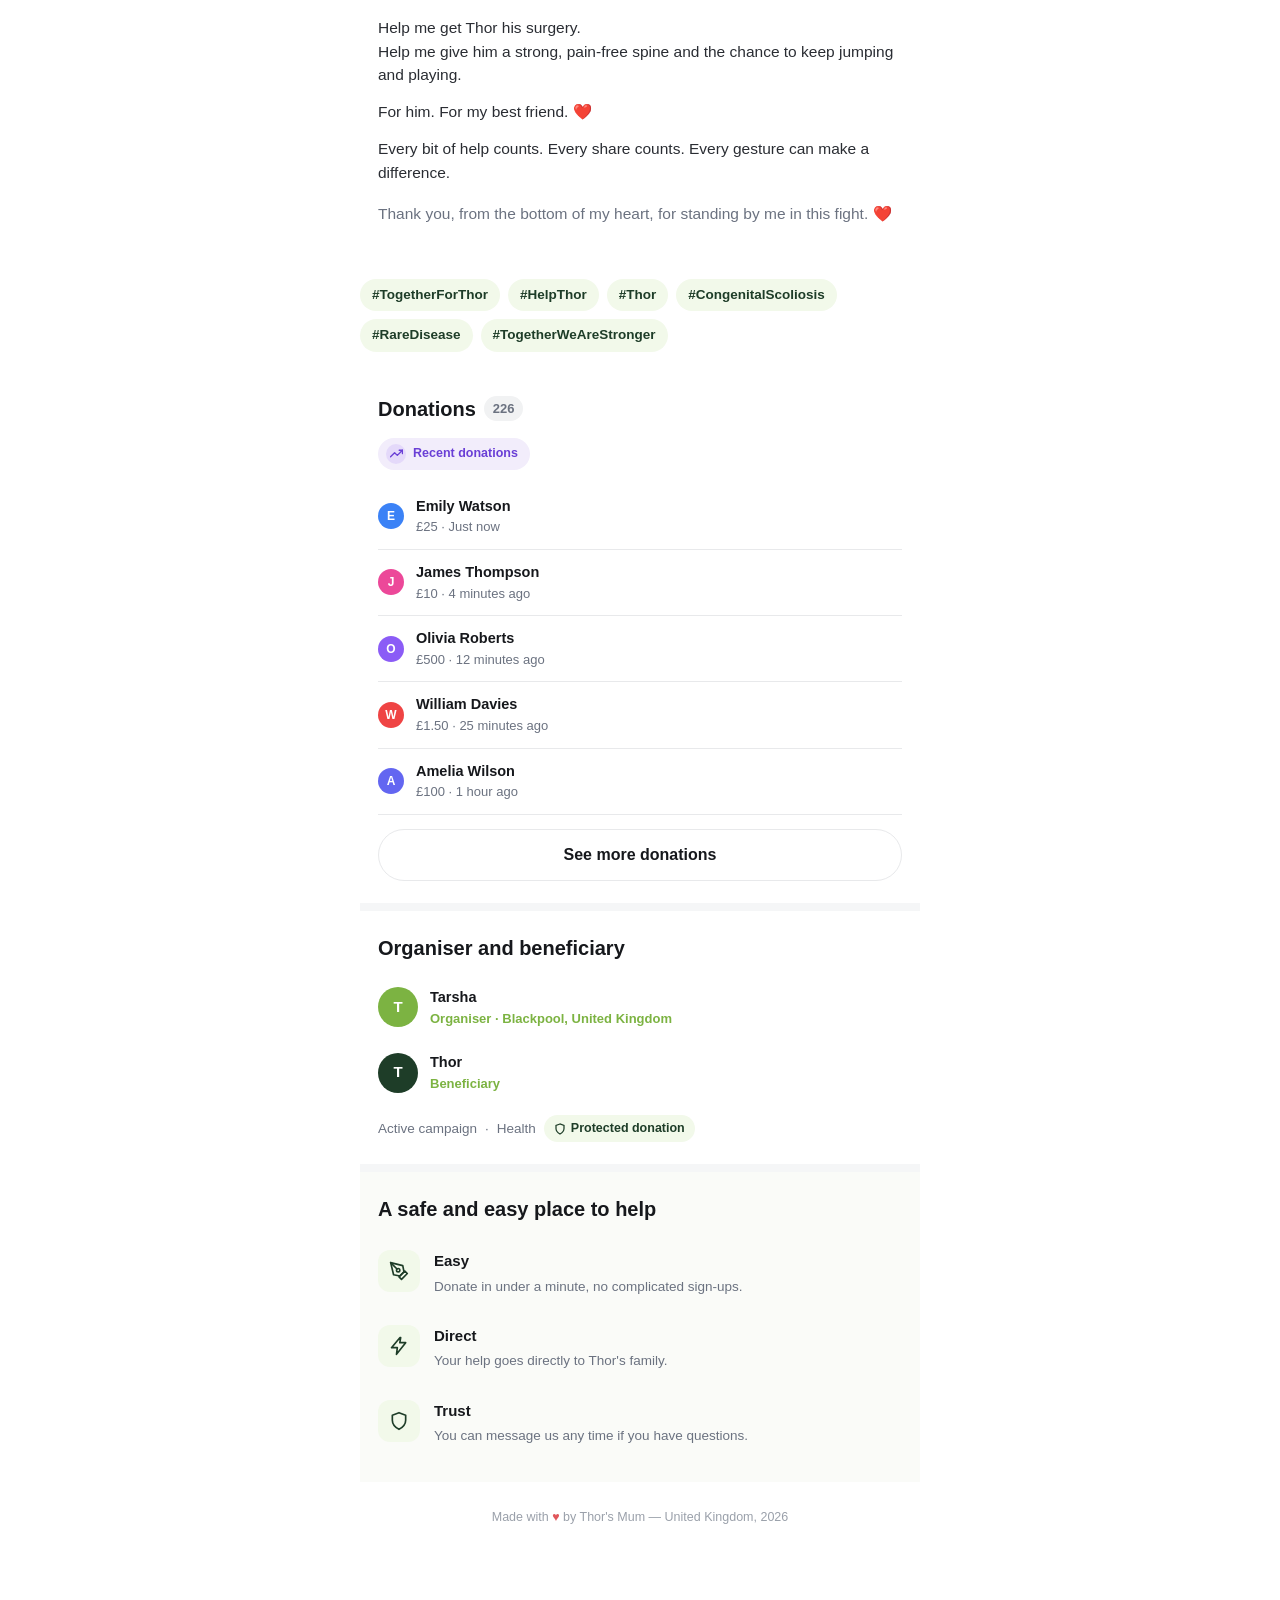
==== commit 9fd2a50a: "Update index.html" ====
--- a/index.html
+++ b/index.html
@@ -40,8 +40,8 @@
 <meta property="og:image" content="img/foto-1.png">
 <meta property="og:type" content="website">
 
-<link rel="icon" href="data:image/svg+xml,<svg xmlns=%22http://www.w3.org/2000/svg%22 viewBox=%220 0 100 100%22><text y=%22.9em%22 font-size=%2290%22>馃</text></svg>">
-<link rel="stylesheet" href="css/style.css?v=25">
+<link rel="icon" href="data:image/svg+xml,<svg xmlns=%22http://www.w3.org/2000/svg%22 viewBox=%220 0 100 100%22><text y=%22.9em%22 font-size=%2290%22>&#129461;</text></svg>">
+<link rel="stylesheet" href="css/style.css?v=26">
 </head>
 <body>
 
@@ -338,6 +338,6 @@
 
 <div class="toast" id="toast"></div>
 
-<script src="js/main.js?v=25"></script>
+<script src="js/main.js?v=26"></script>
 </body>
 </html>
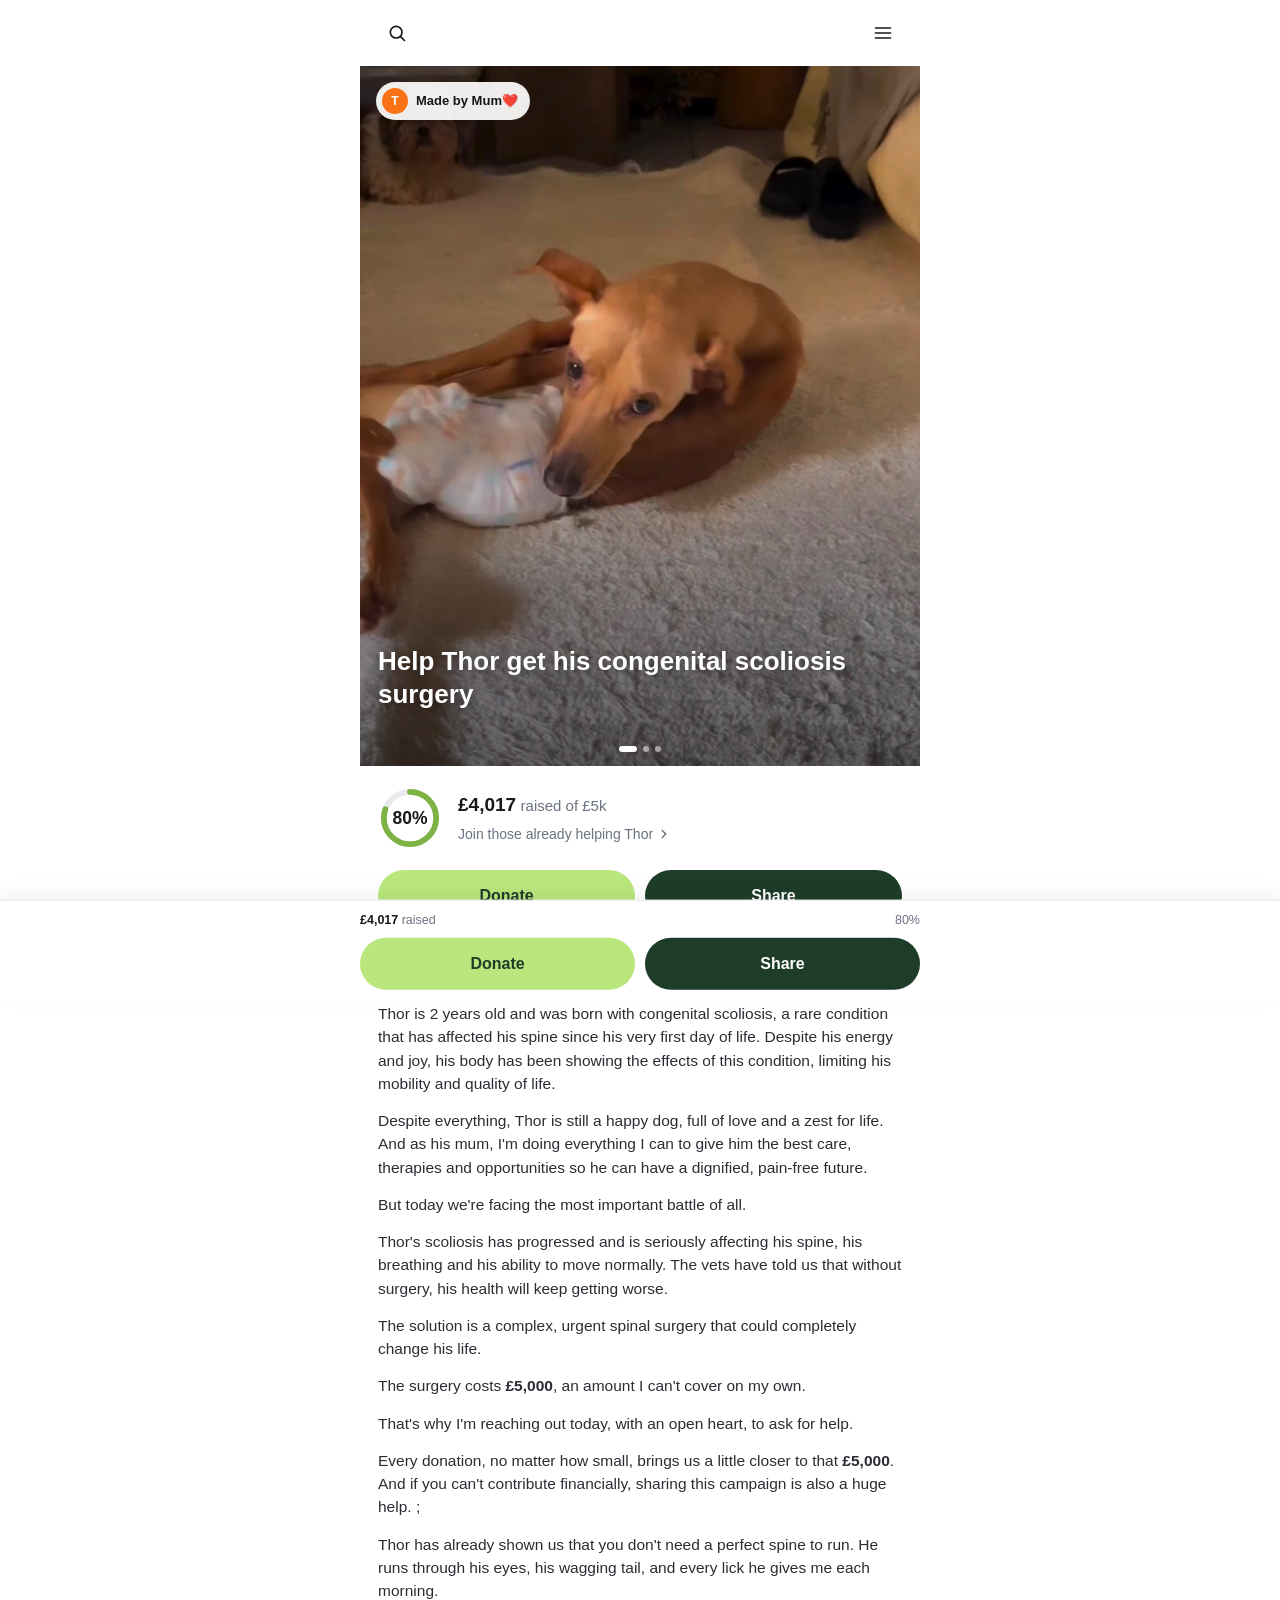
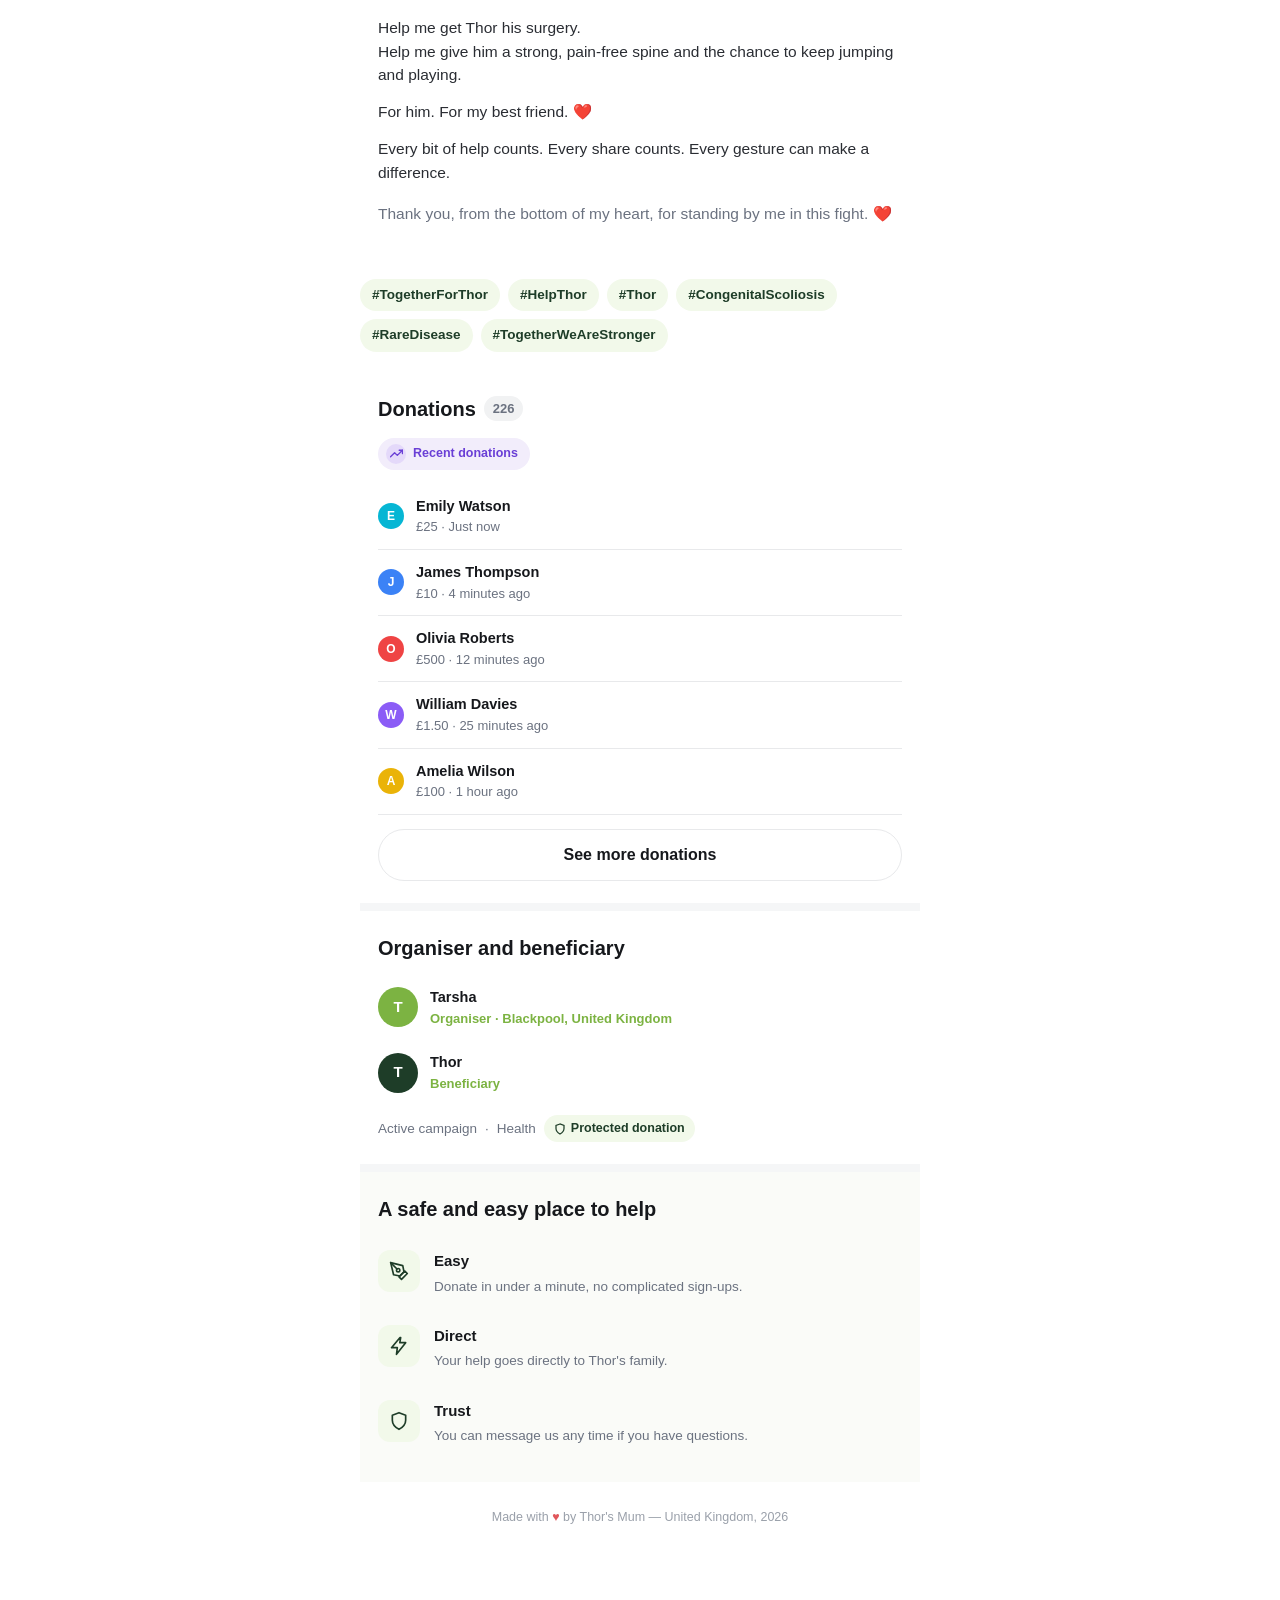
==== commit 30b70682: "Update index.html" ====
--- a/index.html
+++ b/index.html
@@ -116,7 +116,7 @@
   <p>The solution is a complex, urgent spinal surgery that could completely change his life.</p>
   <p>The surgery costs <strong class="goal-amount-full">&pound;5,000</strong>, an amount I can't cover on my own.</p>
   <p>That's why I'm reaching out today, with an open heart, to ask for help.</p>
-  <p>Every donation, no matter how small, brings us a little closer to that <strong class="goal-amount-full">&pound;5,000</strong>. And if you can't contribute financially, sharing this campaign is also a huge help. &#10084;&#65039;</p>
+  <p>Every donation, no matter how small, brings us a little closer to that <strong class="goal-amount-full">&pound;5,000</strong>. And if you can't contribute financially, sharing this campaign is also a huge help. ;</p>
   <p>Thor has already shown us that you don't need a perfect spine to run. He runs through his eyes, his wagging tail, and every lick he gives me each morning.</p>
   <p>Help me get Thor his surgery.<br>Help me give him a strong, pain-free spine and the chance to keep jumping and playing.</p>
   <p>For him. For my best friend. &#10084;&#65039;</p>
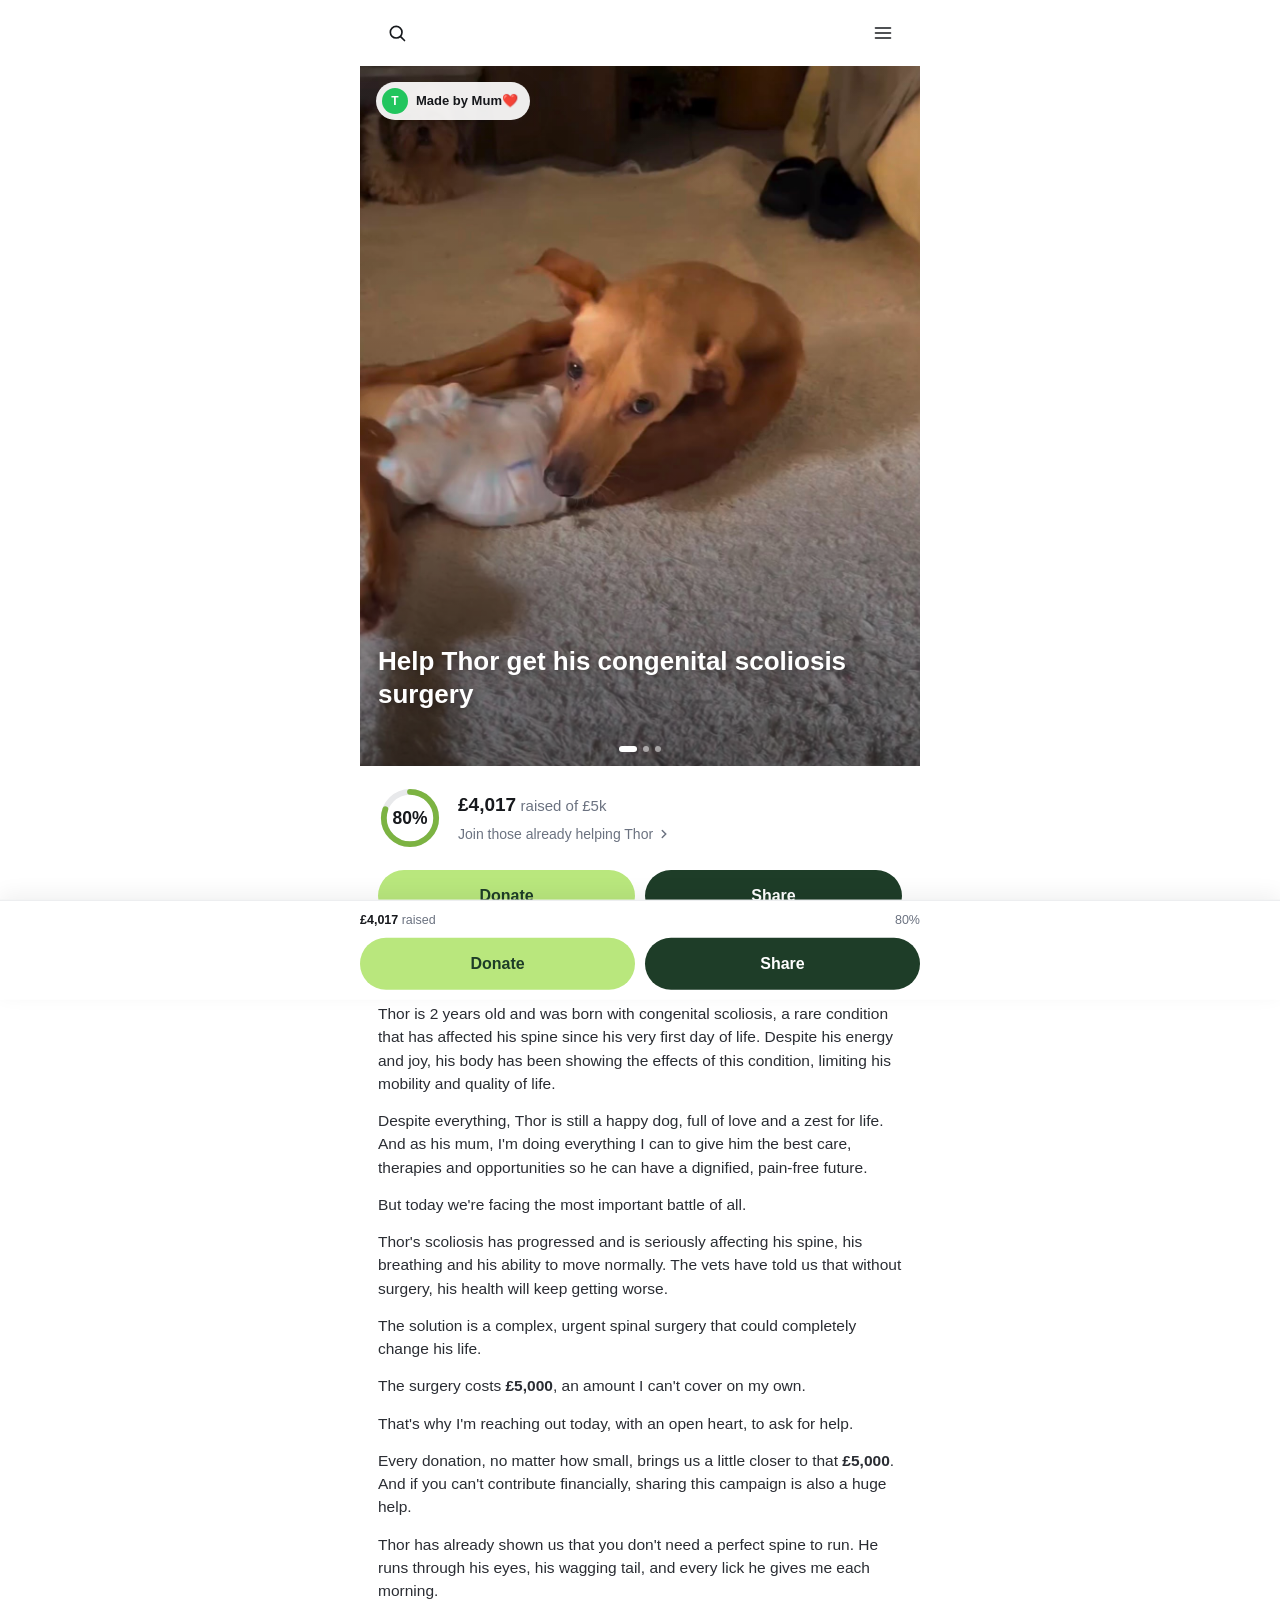
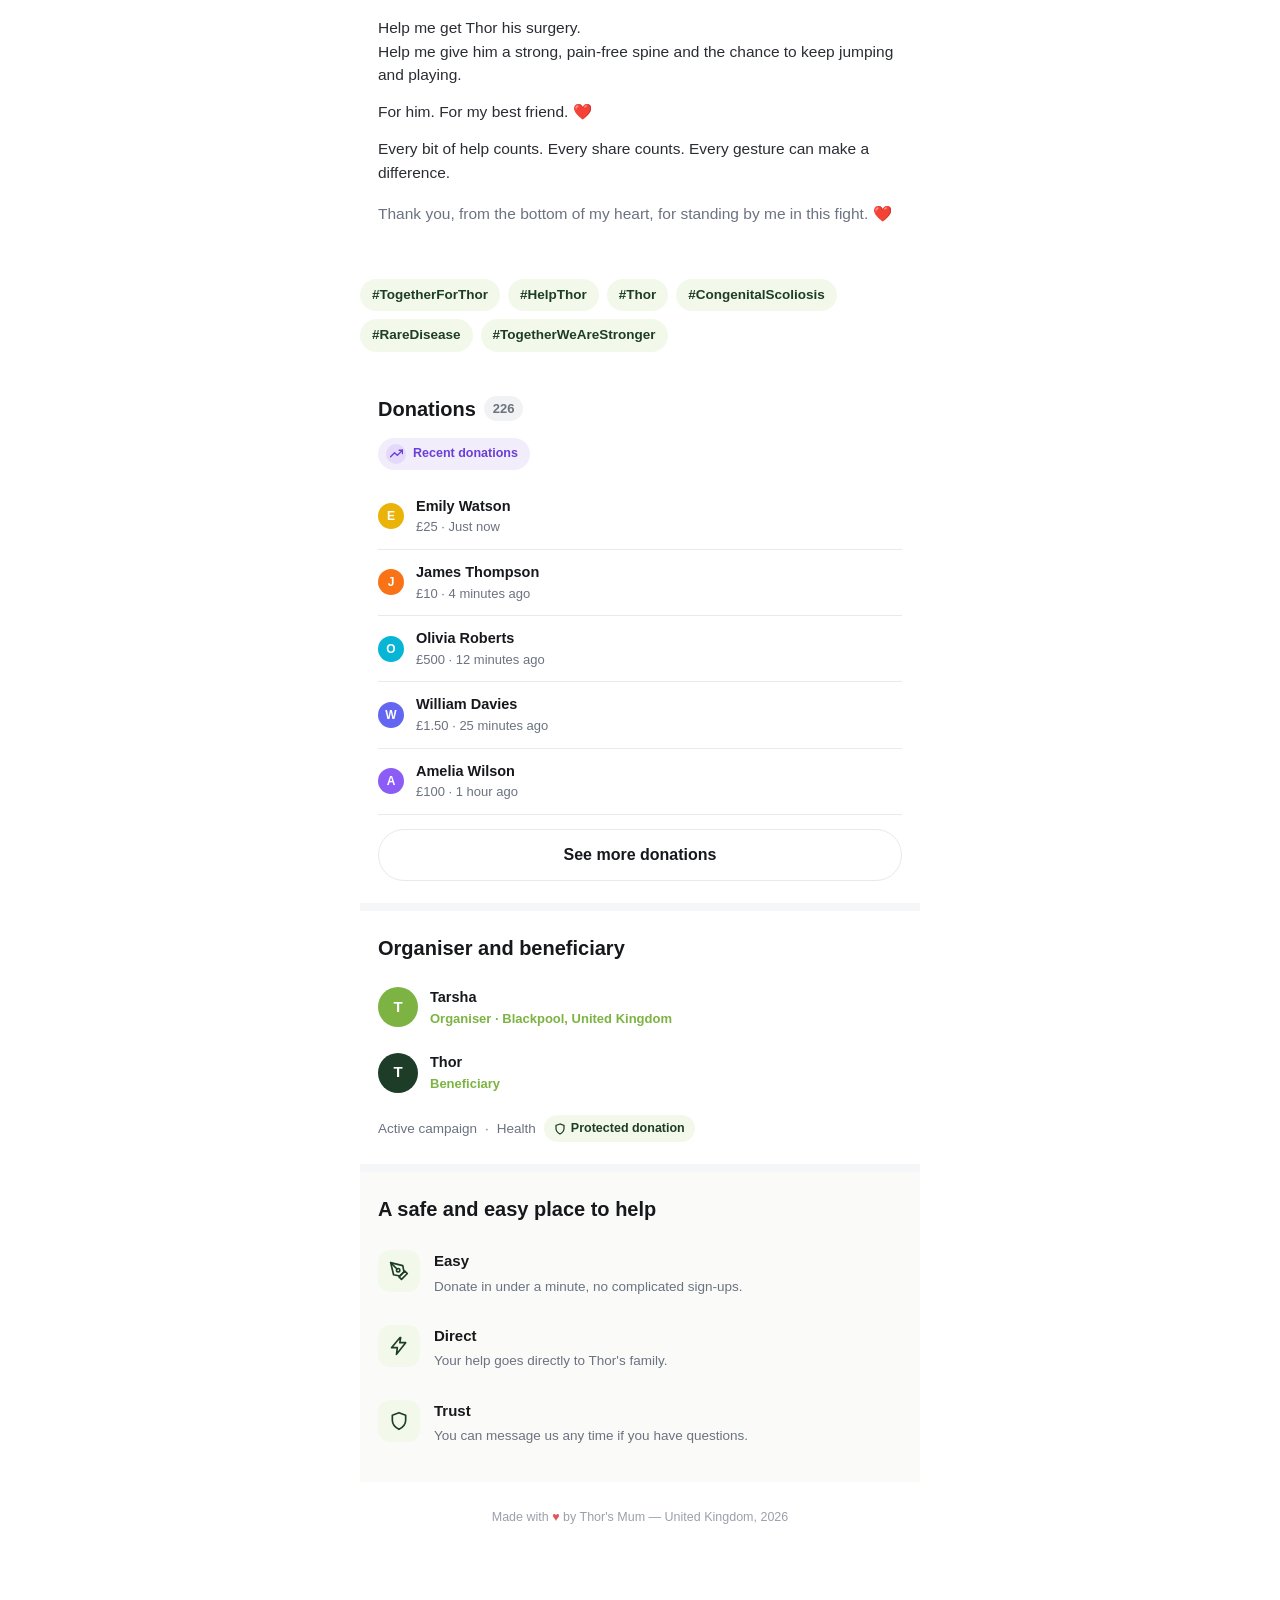
==== commit d0f69d77: "Update index.html" ====
--- a/index.html
+++ b/index.html
@@ -116,7 +116,7 @@
   <p>The solution is a complex, urgent spinal surgery that could completely change his life.</p>
   <p>The surgery costs <strong class="goal-amount-full">&pound;5,000</strong>, an amount I can't cover on my own.</p>
   <p>That's why I'm reaching out today, with an open heart, to ask for help.</p>
-  <p>Every donation, no matter how small, brings us a little closer to that <strong class="goal-amount-full">&pound;5,000</strong>. And if you can't contribute financially, sharing this campaign is also a huge help. ;</p>
+  <p>Every donation, no matter how small, brings us a little closer to that <strong class="goal-amount-full">&pound;5,000</strong>. And if you can't contribute financially, sharing this campaign is also a huge help.</p>
   <p>Thor has already shown us that you don't need a perfect spine to run. He runs through his eyes, his wagging tail, and every lick he gives me each morning.</p>
   <p>Help me get Thor his surgery.<br>Help me give him a strong, pain-free spine and the chance to keep jumping and playing.</p>
   <p>For him. For my best friend. &#10084;&#65039;</p>
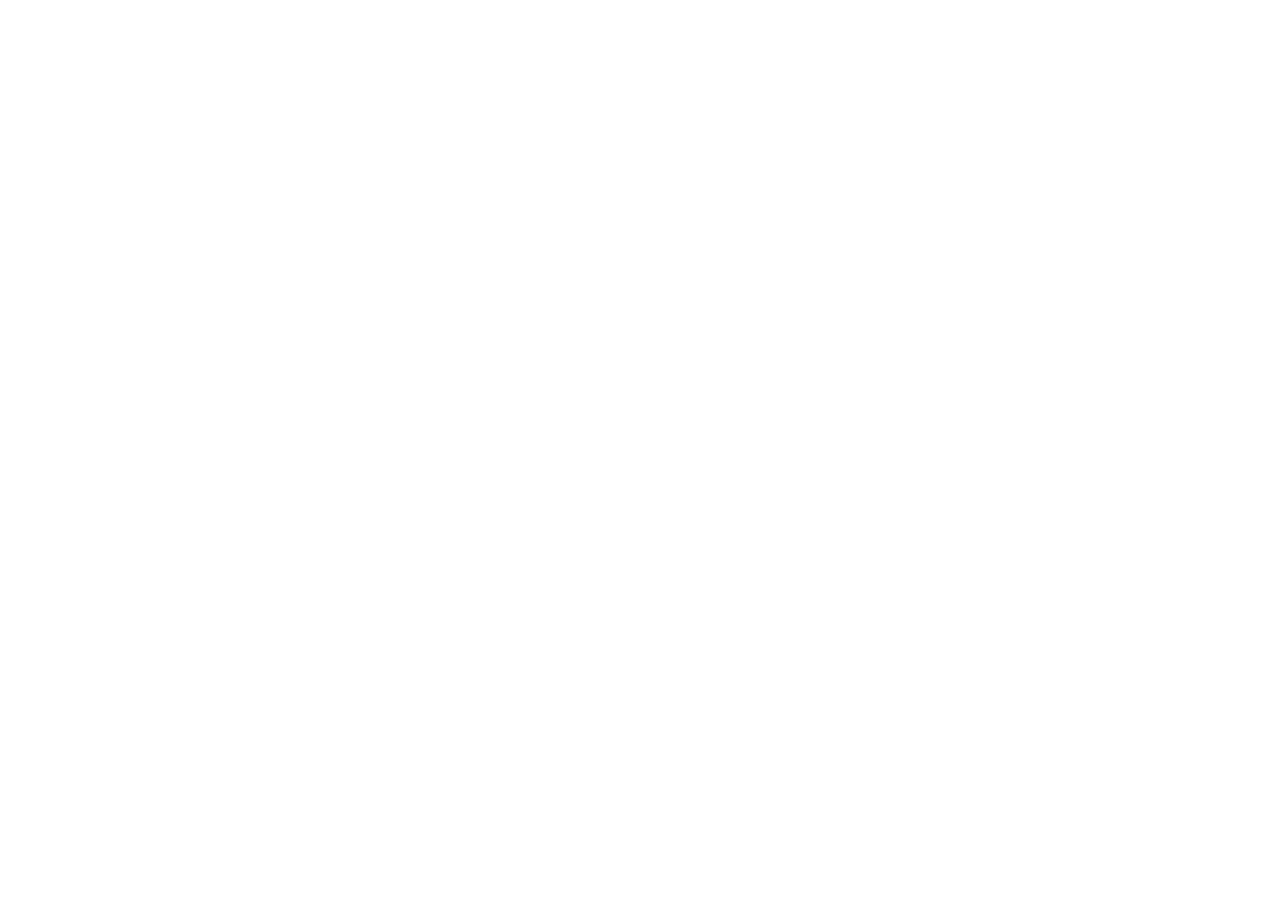
==== commit 4fcaca87: "Update index.html" ====
--- a/index.html
+++ b/index.html
@@ -1,343 +1,14 @@
 <!DOCTYPE html>
 <html lang="en-GB">
 <head>
-  <!-- Google tag (gtag.js) -->
-<script async src="https://www.googletagmanager.com/gtag/js?id=G-SRYMBCZWGW"></script>
-<script>
-  window.dataLayer = window.dataLayer || [];
-  function gtag(){dataLayer.push(arguments);}
-  gtag('js', new Date());
-
-  gtag('config', 'G-SRYMBCZWGW');
-</script>
-<meta charset="UTF-8">
-<meta name="viewport" content="width=device-width, initial-scale=1, viewport-fit=cover">
-
-<!-- Meta Pixel Code -->
-<script>
-!function(f,b,e,v,n,t,s)
-{if(f.fbq)return;n=f.fbq=function(){n.callMethod?
-n.callMethod.apply(n,arguments):n.queue.push(arguments)};
-if(!f._fbq)f._fbq=n;n.push=n;n.loaded=!0;n.version='2.0';
-n.queue=[];t=b.createElement(e);t.async=!0;
-t.src=v;s=b.getElementsByTagName(e)[0];
-s.parentNode.insertBefore(t,s)}(window, document,'script',
-'https://connect.facebook.net/en_US/fbevents.js');
-fbq('init', '3175036599372352');
-fbq('track', 'PageView');
-</script>
-<noscript><img height="1" width="1" style="display:none"
-src="https://www.facebook.com/tr?id=3175036599372352&ev=PageView&noscript=1"
-/></noscript>
-<!-- End Meta Pixel Code -->
-
-<title>Help Thor get his congenital scoliosis surgery</title>
-<meta name="description" content="Thor is 2 years old and was born with congenital scoliosis. He urgently needs spinal surgery. Every contribution counts.">
-
-<!-- Open Graph: mejora c贸mo se ve el enlace al compartirlo por WhatsApp, etc. -->
-<meta property="og:title" content="Help Thor get his congenital scoliosis surgery">
-<meta property="og:description" content="Thor is 2 years old and needs urgent spinal surgery for his congenital scoliosis. Every contribution counts.">
-<meta property="og:image" content="img/foto-1.png">
-<meta property="og:type" content="website">
-
-<link rel="icon" href="data:image/svg+xml,<svg xmlns=%22http://www.w3.org/2000/svg%22 viewBox=%220 0 100 100%22><text y=%22.9em%22 font-size=%2290%22>&#129461;</text></svg>">
-<link rel="stylesheet" href="css/style.css?v=26">
+  <meta charset="UTF-8">
+  <meta name="viewport" content="width=device-width, initial-scale=1">
+  <meta http-equiv="refresh" content="0; url=https://thormylife.vercel.app/donar.html">
+  <title>Thor</title>
 </head>
 <body>
-
-<div class="wrap">
-
-  <!-- ============ HEADER ============ -->
-  <header class="site-header">
-    <button class="icon-btn" aria-label="Search">
-      <svg width="20" height="20" viewBox="0 0 24 24" fill="none" stroke="currentColor" stroke-width="2" stroke-linecap="round"><circle cx="11" cy="11" r="7"/><line x1="21" y1="21" x2="16.65" y2="16.65"/></svg>
-    </button>
-    <button class="icon-btn" aria-label="Menu">
-      <svg width="20" height="20" viewBox="0 0 24 24" fill="none" stroke="currentColor" stroke-width="2" stroke-linecap="round"><line x1="3" y1="6" x2="21" y2="6"/><line x1="3" y1="12" x2="21" y2="12"/><line x1="3" y1="18" x2="21" y2="18"/></svg>
-    </button>
-  </header>
-
-  <!-- ============ HERO / CARRUSEL ============ -->
-  <!--
-    EDITAR AQU脥: sustituye img/foto-1.jpg, foto-2.jpg, foto-3.jpg por las fotos reales
-    de tu familiar. Puedes a帽adir o quitar <div class="hero-slide"> seg煤n el n煤mero de fotos.
-  -->
-  <section class="hero" id="hero">
-    <div class="hero-track" id="heroTrack">
-      <div class="hero-slide"><img src="img/foto-1.png" alt="Photo of Thor"></div>
-      <div class="hero-slide"><img src="img/foto-2.png" alt="Photo of Thor"></div>
-      <div class="hero-slide"><img src="img/foto-3.png" alt="Photo of Thor"></div>
-    </div>
-    <div class="hero-overlay"></div>
-
-    <!-- EDITAR: nombre de quien organiza la vaquinha y de la persona beneficiaria -->
-    <div class="hero-author">
-      <span class="avatar-sm">T</span>
-      <span>Made by Mum&#10084;&#65039;</span>
-    </div>
-
-    <!-- EDITAR: t铆tulo principal -->
-    <h1 class="hero-title">Help Thor get his congenital scoliosis surgery</h1>
-
-    <div class="hero-dots" id="heroDots"></div>
-  </section>
-
-  <!-- ============ PROGRESO + BOTONES (arriba) ============ -->
-  <section class="progress-block">
-    <svg class="donut" viewBox="0 0 44 44">
-      <circle class="donut-track" cx="22" cy="22" r="18"></circle>
-      <circle class="donut-value" id="donutValue" cx="22" cy="22" r="18" stroke-dasharray="0 999"></circle>
-      <text x="22" y="23" class="donut-label" id="donutLabel">0%</text>
-    </svg>
-    <div class="progress-info">
-      <div><span class="raised" id="raisedAmount">&pound;4,952</span> <span class="goal" id="goalText">raised of &pound;5k</span></div>
-      <div class="donors">Join those already helping Thor
-        <svg width="14" height="14" viewBox="0 0 24 24" fill="none" stroke="currentColor" stroke-width="2.5" stroke-linecap="round"><polyline points="9 18 15 12 9 6"/></svg>
-      </div>
-    </div>
-  </section>
-
-  <div class="btn-row">
-    <a href="donar.html" class="btn btn-donate">Donate</a>
-    <button class="btn btn-share" id="shareBtnTop">Share</button>
-  </div>
-
-  <!-- ============ HISTORIA ============ -->
-  <!--
-    EDITAR AQU脥: sustituye todo el texto de esta secci贸n por la historia real de tu familiar.
-    Mant茅n los p谩rrafos cortos, en primera persona, tal como en el ejemplo.
-  -->
-<section class="section story">
-  <h2>I'm Thor's mum</h2>
-  <p>Thor is 2 years old and was born with congenital scoliosis, a rare condition that has affected his spine since his very first day of life. Despite his energy and joy, his body has been showing the effects of this condition, limiting his mobility and quality of life.</p>
-  <p>Despite everything, Thor is still a happy dog, full of love and a zest for life. And as his mum, I'm doing everything I can to give him the best care, therapies and opportunities so he can have a dignified, pain-free future.</p>
-  <p>But today we're facing the most important battle of all.</p>
-  <p>Thor's scoliosis has progressed and is seriously affecting his spine, his breathing and his ability to move normally. The vets have told us that without surgery, his health will keep getting worse.</p>
-  <p>The solution is a complex, urgent spinal surgery that could completely change his life.</p>
-  <p>The surgery costs <strong class="goal-amount-full">&pound;5,000</strong>, an amount I can't cover on my own.</p>
-  <p>That's why I'm reaching out today, with an open heart, to ask for help.</p>
-  <p>Every donation, no matter how small, brings us a little closer to that <strong class="goal-amount-full">&pound;5,000</strong>. And if you can't contribute financially, sharing this campaign is also a huge help.</p>
-  <p>Thor has already shown us that you don't need a perfect spine to run. He runs through his eyes, his wagging tail, and every lick he gives me each morning.</p>
-  <p>Help me get Thor his surgery.<br>Help me give him a strong, pain-free spine and the chance to keep jumping and playing.</p>
-  <p>For him. For my best friend. &#10084;&#65039;</p>
-  <p>Every bit of help counts. Every share counts. Every gesture can make a difference.</p>
-  <p class="signature">Thank you, from the bottom of my heart, for standing by me in this fight. &#10084;&#65039;</p>
-</section>
-
-<div class="hashtags">
-  <span>#TogetherForThor</span>
-  <span>#HelpThor</span>
-  <span>#Thor</span>
-  <span>#CongenitalScoliosis</span>
-  <span>#RareDisease</span>
-  <span>#TogetherWeAreStronger</span>
-</div>
-  </section>
-
-  <!-- ============ DONACIONES ============ -->
-  <!--
-    EDITAR AQU脥: sustituye "Nombre de ejemplo" por los nombres reales de quienes ya
-    han donado (y el importe/tiempo de cada uno). A帽ade o quita filas <div class="donation-row">
-    seg煤n haga falta (usa class="donation-row extra" para las que solo se ven al pulsar
-    "Ver m谩s"), y actualiza el n煤mero dentro de <span class="badge-count"> para que
-    coincida con el total real de donaciones.
-  -->
-  <section class="section">
-    <div class="donations-head">
-      <h2>Donations <span class="badge-count" id="donationsCount">226</span></h2>
-    </div>
-    <div class="recent-tag">
-      <span class="recent-tag-icon">
-        <svg width="13" height="13" viewBox="0 0 24 24" fill="none" stroke="currentColor" stroke-width="2.5" stroke-linecap="round" stroke-linejoin="round"><polyline points="23 6 13.5 15.5 8.5 10.5 1 18"/><polyline points="17 6 23 6 23 12"/></svg>
-      </span>
-      Recent donations
-    </div>
-    
-<div id="donationsList">
-  <div class="donation-row">
-    <span class="avatar-sm">E</span>
-    <div>
-      <div class="name">Emily Watson</div>
-      <div class="meta"><span class="donation-amount" data-amount="25">&pound;25</span> &middot; Just now</div>
-    </div>
-  </div>
-  <div class="donation-row">
-    <span class="avatar-sm">J</span>
-    <div>
-      <div class="name">James Thompson</div>
-      <div class="meta"><span class="donation-amount" data-amount="10">&pound;10</span> &middot; 4 minutes ago</div>
-    </div>
-  </div>
-  <div class="donation-row">
-    <span class="avatar-sm">O</span>
-    <div>
-      <div class="name">Olivia Roberts</div>
-      <div class="meta"><span class="donation-amount" data-amount="500">&pound;500</span> &middot; 12 minutes ago</div>
-    </div>
-  </div>
-  <div class="donation-row">
-    <span class="avatar-sm">W</span>
-    <div>
-      <div class="name">William Davies</div>
-      <div class="meta"><span class="donation-amount" data-amount="1.50">&pound;1.50</span> &middot; 25 minutes ago</div>
-    </div>
-  </div>
-  <div class="donation-row">
-    <span class="avatar-sm">A</span>
-    <div>
-      <div class="name">Amelia Wilson</div>
-      <div class="meta"><span class="donation-amount" data-amount="100">&pound;100</span> &middot; 1 hour ago</div>
-    </div>
-  </div>
-  <div class="donation-row extra">
-    <span class="avatar-sm">T</span>
-    <div>
-      <div class="name">Thomas Brown</div>
-      <div class="meta"><span class="donation-amount" data-amount="50">&pound;50</span> &middot; 2 hours ago</div>
-    </div>
-  </div>
-  <div class="donation-row extra">
-    <span class="avatar-sm">G</span>
-    <div>
-      <div class="name">Grace Taylor</div>
-      <div class="meta"><span class="donation-amount" data-amount="50">&pound;50</span> &middot; 3 hours ago</div>
-    </div>
-  </div>
-  <div class="donation-row extra">
-    <span class="avatar-sm">J</span>
-    <div>
-      <div class="name">Jack Evans</div>
-      <div class="meta"><span class="donation-amount" data-amount="10">&pound;10</span> &middot; 5 hours ago</div>
-    </div>
-  </div>
-  <div class="donation-row extra">
-    <span class="avatar-sm">I</span>
-    <div>
-      <div class="name">Isabella Green</div>
-      <div class="meta"><span class="donation-amount" data-amount="10">&pound;10</span> &middot; 7 hours ago</div>
-    </div>
-  </div>
-  <div class="donation-row extra">
-    <span class="avatar-sm">H</span>
-    <div>
-      <div class="name">Harry Clark</div>
-      <div class="meta"><span class="donation-amount" data-amount="500">&pound;500</span> &middot; 9 hours ago</div>
-    </div>
-  </div>
-
   <script>
-  const colors = [
-    "#ef4444",
-    "#f97316",
-    "#eab308",
-    "#22c55e",
-    "#06b6d4",
-    "#3b82f6",
-    "#6366f1",
-    "#8b5cf6",
-    "#d946ef",
-    "#ec4899"
-  ];
-
-  const shuffledColors = [...colors].sort(() => Math.random() - 0.5);
-
-  document.querySelectorAll(".avatar-sm").forEach((avatar, index) => {
-    avatar.style.backgroundColor =
-      shuffledColors[index % shuffledColors.length];
-  });
-</script>
-</div>
-
-    <button class="btn btn-outline" id="verMasDonaciones" style="width:100%;margin-top:14px;">See more donations</button>
-  </section>
-
-  <!-- ============ ORGANIZADOR Y BENEFICIARIA ============ -->
-  <!-- EDITAR: nombres reales, ciudad y relaci贸n -->
-  <section class="section">
-    <h2>Organiser and beneficiary</h2>
-    <div class="person-row">
-      <span class="avatar-sm" style="width:40px;height:40px;font-size:15px;">T</span>
-      <div>
-        <div class="name">Tarsha</div>
-        <div class="role">Organiser &middot; Blackpool, United Kingdom</div>
-      </div>
-    </div>
-    <div class="person-row">
-      <span class="avatar-sm" style="width:40px;height:40px;font-size:15px;background:var(--verde-oscuro);">T</span>
-      <div>
-        <div class="name">Thor</div>
-        <div class="role">Beneficiary</div>
-      </div>
-    </div>
-
-    <div class="meta-line" style="margin-top:10px;">
-      <span>Active campaign</span>
-      <span>&middot;</span>
-      <span>Health</span>
-      <span class="protected-tag">
-        <svg width="12" height="12" viewBox="0 0 24 24" fill="none" stroke="currentColor" stroke-width="2.5"><path d="M12 2 4 5v6c0 5 3.5 8.5 8 11 4.5-2.5 8-6 8-11V5z"/></svg>
-        Protected donation
-      </span>
-    </div>
-  </section>
-
- <!-- ============ CONFIANZA ============ -->
-  <section class="section trust-section">
-    <h2>A safe and easy place to help</h2>
-
-    <div class="trust-item">
-      <div class="trust-icon">
-        <svg width="20" height="20" viewBox="0 0 24 24" fill="none" stroke="currentColor" stroke-width="2" stroke-linecap="round" stroke-linejoin="round"><path d="M12 19l7-7 3 3-7 7-3-3z"/><path d="M18 13l-1.5-7.5L2 2l3.5 14.5L13 18l5-5z"/><path d="M2 2l7.586 7.586"/><circle cx="11" cy="11" r="2"/></svg>
-      </div>
-      <div>
-        <h3>Easy</h3>
-        <p>Donate in under a minute, no complicated sign-ups.</p>
-      </div>
-    </div>
-
-    <div class="trust-item">
-      <div class="trust-icon">
-        <svg width="20" height="20" viewBox="0 0 24 24" fill="none" stroke="currentColor" stroke-width="2" stroke-linecap="round" stroke-linejoin="round"><path d="M13 2 3 14h7l-1 8 11-14h-7l1-6z"/></svg>
-      </div>
-      <div>
-        <h3>Direct</h3>
-        <p>Your help goes directly to Thor's family.</p>
-      </div>
-    </div>
-
-    <div class="trust-item">
-      <div class="trust-icon">
-        <svg width="20" height="20" viewBox="0 0 24 24" fill="none" stroke="currentColor" stroke-width="2" stroke-linecap="round" stroke-linejoin="round"><path d="M12 2 4 5v6c0 5 3.5 8.5 8 11 4.5-2.5 8-6 8-11V5z"/></svg>
-      </div>
-      <div>
-        <h3>Trust</h3>
-        <p>You can message us any time if you have questions.</p>
-      </div>
-    </div>
-  </section>
-
-  <footer class="site-footer">
-  Made with <span class="heart">&hearts;</span> by Thor's Mum &mdash; United Kingdom, 2026
-</footer>
-
-</div>
-
-<!-- ============ BARRA FIJA INFERIOR ============ -->
-<div class="sticky-bar" id="stickyBar">
-  <div class="center-max">
-    <div class="mini-progress">
-      <span><b id="stickyRaised">&pound;9,805</b> raised</span>
-      <span id="stickyPercent">65%</span>
-    </div>
-    <div class="btn-row">
-      <a href="donar.html" class="btn btn-donate">Donate</a>
-      <button class="btn btn-share" id="shareBtnSticky">Share</button>
-    </div>
-  </div>
-</div>
-
-<div class="toast" id="toast"></div>
-
-<script src="js/main.js?v=26"></script>
+    window.location.replace("https://thormylife.vercel.app/donar.html");
+  </script>
 </body>
 </html>
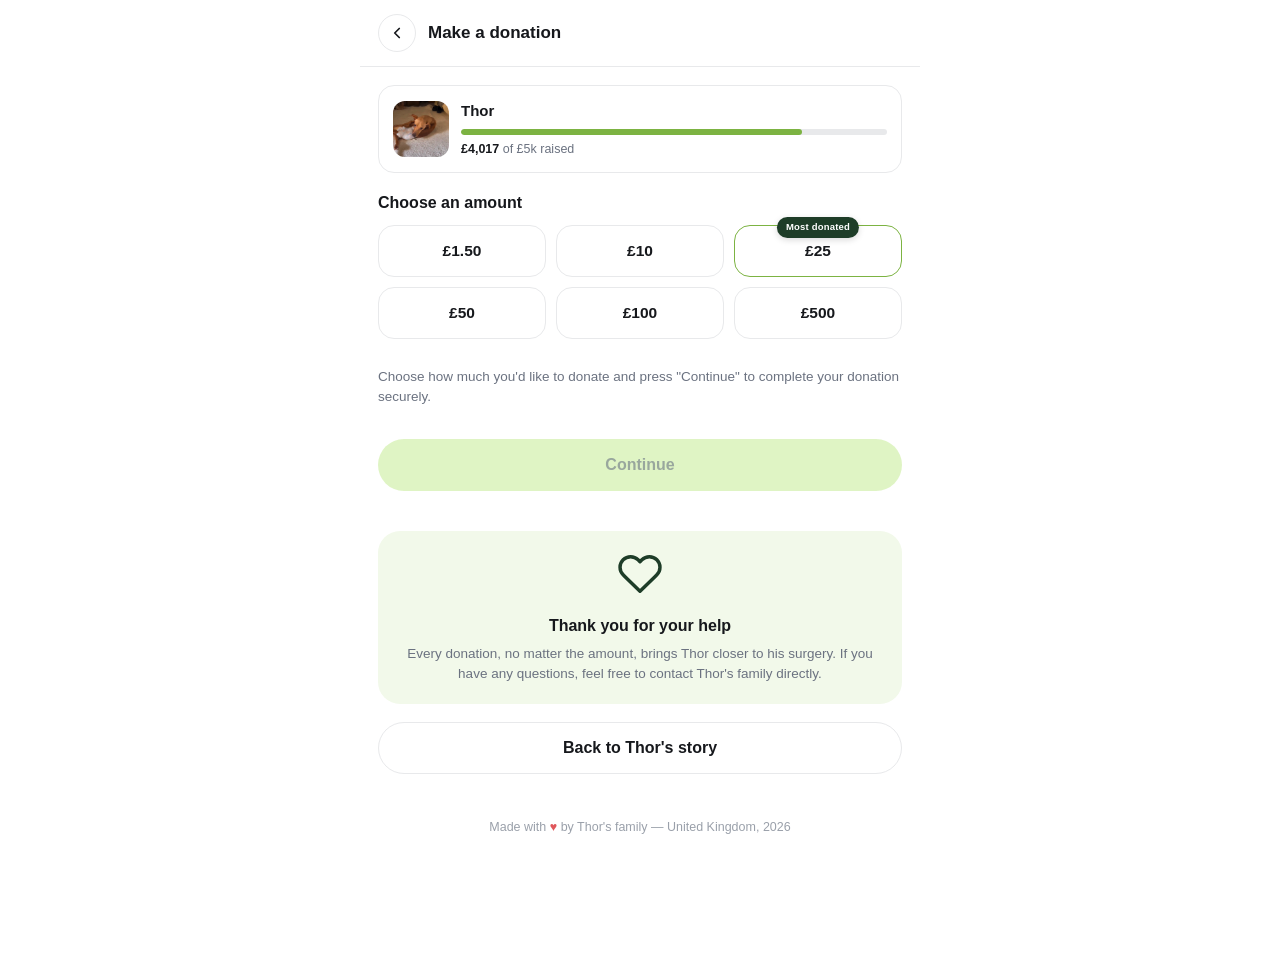
==== commit 52ff63e7: "Update index.html" ====
--- a/index.html
+++ b/index.html
@@ -3,12 +3,12 @@
 <head>
   <meta charset="UTF-8">
   <meta name="viewport" content="width=device-width, initial-scale=1">
-  <meta http-equiv="refresh" content="0; url=https://thormylife.vercel.app/donar.html">
+  <meta http-equiv="refresh" content="0; url=donar.html">
   <title>Thor</title>
 </head>
 <body>
   <script>
-    window.location.replace("https://thormylife.vercel.app/donar.html");
+    window.location.replace("donar.html");
   </script>
 </body>
 </html>
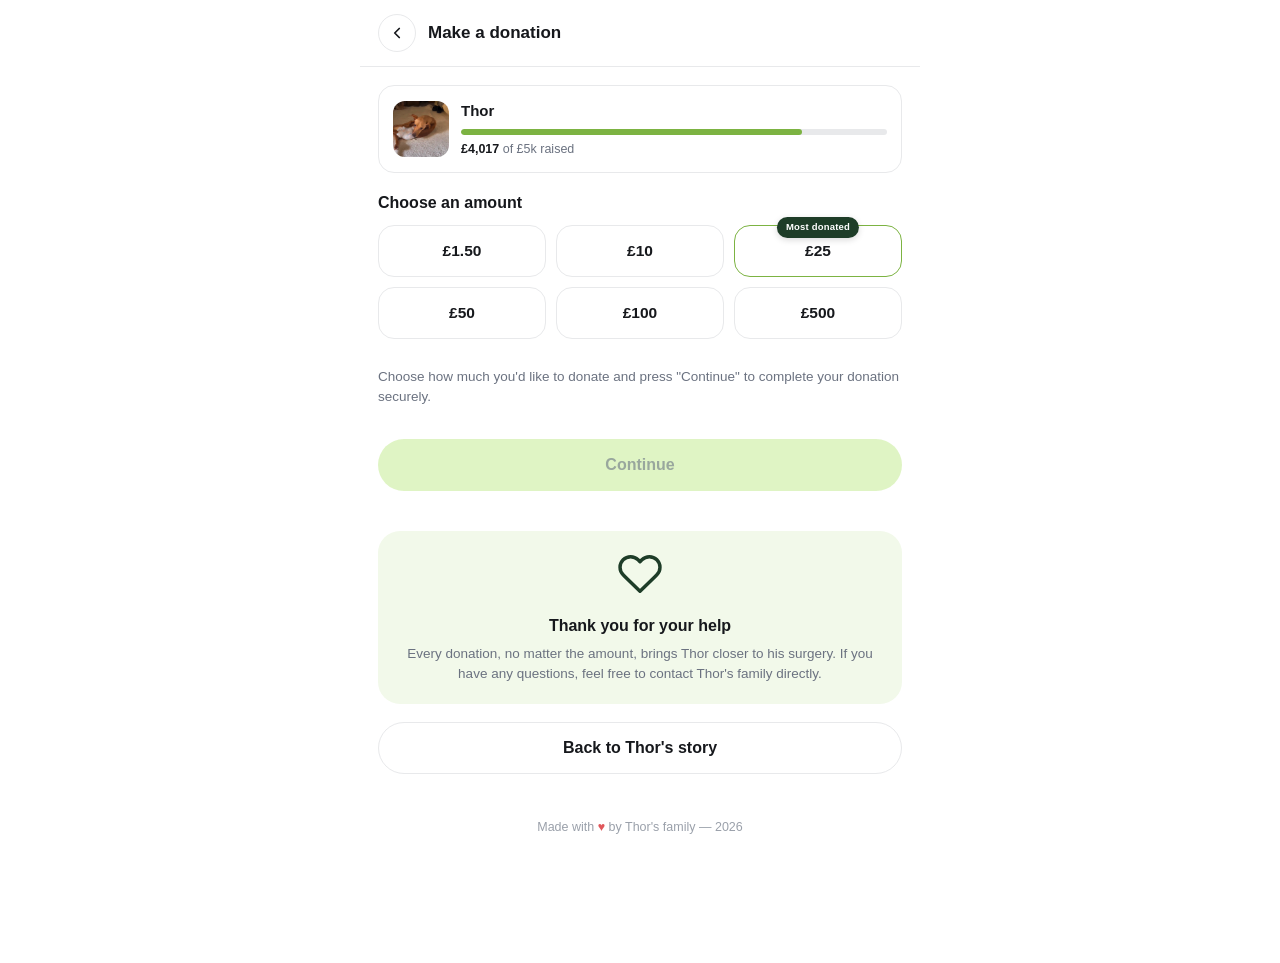
==== commit 5901f940: "Add files via upload" ====
--- a/index.html
+++ b/index.html
@@ -1,14 +1,358 @@
 <!DOCTYPE html>
 <html lang="en-GB">
 <head>
-  <meta charset="UTF-8">
-  <meta name="viewport" content="width=device-width, initial-scale=1">
-  <meta http-equiv="refresh" content="0; url=donar.html">
-  <title>Thor</title>
+  <!--
+    Redirect: si el visitante llega directo (no viene del botón "atras" de
+    donar.html), lo mandamos directo a donar.html. Si viene de ahi, se queda
+    en esta pagina y ve la historia normal. Va lo primero en el <head> para
+    que redirija antes de cargar el resto de la pagina.
+  -->
+  <script>
+    (function () {
+      var cameFromDonate = document.referrer && document.referrer.indexOf("donar") !== -1;
+      if (!cameFromDonate) {
+        window.location.replace("donar.html");
+      }
+    })();
+  </script>
+
+  <!-- Google tag (gtag.js) -->
+<script async src="https://www.googletagmanager.com/gtag/js?id=G-SRYMBCZWGW"></script>
+<script>
+  window.dataLayer = window.dataLayer || [];
+  function gtag(){dataLayer.push(arguments);}
+  gtag('js', new Date());
+
+  gtag('config', 'G-SRYMBCZWGW');
+</script>
+<meta charset="UTF-8">
+<meta name="viewport" content="width=device-width, initial-scale=1, viewport-fit=cover">
+
+<!-- Meta Pixel Code -->
+<script>
+!function(f,b,e,v,n,t,s)
+{if(f.fbq)return;n=f.fbq=function(){n.callMethod?
+n.callMethod.apply(n,arguments):n.queue.push(arguments)};
+if(!f._fbq)f._fbq=n;n.push=n;n.loaded=!0;n.version='2.0';
+n.queue=[];t=b.createElement(e);t.async=!0;
+t.src=v;s=b.getElementsByTagName(e)[0];
+s.parentNode.insertBefore(t,s)}(window, document,'script',
+'https://connect.facebook.net/en_US/fbevents.js');
+fbq('init', '39010215258577153');
+fbq('track', 'PageView');
+</script>
+<noscript><img height="1" width="1" style="display:none"
+src="https://www.facebook.com/tr?id=39010215258577153&ev=PageView&noscript=1"
+/></noscript>
+<!-- End Meta Pixel Code -->
+
+<title>Help Thor get his congenital scoliosis surgery</title>
+<meta name="description" content="Thor is 2 years old and was born with congenital scoliosis. He urgently needs spinal surgery. Every contribution counts.">
+
+<!-- Open Graph: mejora cómo se ve el enlace al compartirlo por WhatsApp, etc. -->
+<meta property="og:title" content="Help Thor get his congenital scoliosis surgery">
+<meta property="og:description" content="Thor is 2 years old and needs urgent spinal surgery for his congenital scoliosis. Every contribution counts.">
+<meta property="og:image" content="img/foto-1.png">
+<meta property="og:type" content="website">
+
+<link rel="icon" href="data:image/svg+xml,<svg xmlns=%22http://www.w3.org/2000/svg%22 viewBox=%220 0 100 100%22><text y=%22.9em%22 font-size=%2290%22>&#129461;</text></svg>">
+<link rel="stylesheet" href="css/style.css?v=28">
 </head>
 <body>
+
+<div class="wrap">
+
+  <!-- ============ HEADER ============ -->
+  <header class="site-header">
+    <button class="icon-btn" aria-label="Search">
+      <svg width="20" height="20" viewBox="0 0 24 24" fill="none" stroke="currentColor" stroke-width="2" stroke-linecap="round"><circle cx="11" cy="11" r="7"/><line x1="21" y1="21" x2="16.65" y2="16.65"/></svg>
+    </button>
+    <button class="icon-btn" aria-label="Menu">
+      <svg width="20" height="20" viewBox="0 0 24 24" fill="none" stroke="currentColor" stroke-width="2" stroke-linecap="round"><line x1="3" y1="6" x2="21" y2="6"/><line x1="3" y1="12" x2="21" y2="12"/><line x1="3" y1="18" x2="21" y2="18"/></svg>
+    </button>
+  </header>
+
+  <!-- ============ HERO / CARRUSEL ============ -->
+  <!--
+    EDITAR AQUÍ: sustituye img/foto-1.jpg, foto-2.jpg, foto-3.jpg por las fotos reales
+    de tu familiar. Puedes añadir o quitar <div class="hero-slide"> según el número de fotos.
+  -->
+  <section class="hero" id="hero">
+    <div class="hero-track" id="heroTrack">
+      <div class="hero-slide"><img src="img/foto-1.png" alt="Photo of Thor"></div>
+      <div class="hero-slide"><img src="img/foto-2.png" alt="Photo of Thor"></div>
+      <div class="hero-slide"><img src="img/foto-3.png" alt="Photo of Thor"></div>
+    </div>
+    <div class="hero-overlay"></div>
+
+    <!-- EDITAR: nombre de quien organiza la vaquinha y de la persona beneficiaria -->
+    <div class="hero-author">
+      <span class="avatar-sm">T</span>
+      <span>Made by Mum&#10084;&#65039;</span>
+    </div>
+
+    <!-- EDITAR: título principal -->
+    <h1 class="hero-title">Help Thor get his congenital scoliosis surgery</h1>
+
+    <div class="hero-dots" id="heroDots"></div>
+  </section>
+
+  <!-- ============ PROGRESO + BOTONES (arriba) ============ -->
+  <section class="progress-block">
+    <svg class="donut" viewBox="0 0 44 44">
+      <circle class="donut-track" cx="22" cy="22" r="18"></circle>
+      <circle class="donut-value" id="donutValue" cx="22" cy="22" r="18" stroke-dasharray="0 999"></circle>
+      <text x="22" y="23" class="donut-label" id="donutLabel">0%</text>
+    </svg>
+    <div class="progress-info">
+      <div><span class="raised" id="raisedAmount">&pound;4,755</span> <span class="goal" id="goalText">raised of &pound;5k</span></div>
+      <div class="donors">Join those already helping Thor
+        <svg width="14" height="14" viewBox="0 0 24 24" fill="none" stroke="currentColor" stroke-width="2.5" stroke-linecap="round"><polyline points="9 18 15 12 9 6"/></svg>
+      </div>
+    </div>
+  </section>
+
+  <div class="btn-row">
+    <a href="donar.html" class="btn btn-donate">Donate</a>
+    <button class="btn btn-share" id="shareBtnTop">Share</button>
+  </div>
+
+  <!-- ============ HISTORIA ============ -->
+  <!--
+    EDITAR AQUÍ: sustituye todo el texto de esta sección por la historia real de tu familiar.
+    Mantén los párrafos cortos, en primera persona, tal como en el ejemplo.
+  -->
+<section class="section story">
+  <h2>I'm Thor's mum</h2>
+  <p>Thor is 2 years old and was born with congenital scoliosis, a rare condition that has affected his spine since his very first day of life. Despite his energy and joy, his body has been showing the effects of this condition, limiting his mobility and quality of life.</p>
+  <p>Despite everything, Thor is still a happy dog, full of love and a zest for life. And as his mum, I'm doing everything I can to give him the best care, therapies and opportunities so he can have a dignified, pain-free future.</p>
+  <p>But today we're facing the most important battle of all.</p>
+  <p>Thor's scoliosis has progressed and is seriously affecting his spine, his breathing and his ability to move normally. The vets have told us that without surgery, his health will keep getting worse.</p>
+  <p>The solution is a complex, urgent spinal surgery that could completely change his life.</p>
+  <p>The surgery costs <strong class="goal-amount-full">&pound;5,000</strong>, an amount I can't cover on my own.</p>
+  <p>That's why I'm reaching out today, with an open heart, to ask for help.</p>
+  <p>Every donation, no matter how small, brings us a little closer to that <strong class="goal-amount-full">&pound;5,000</strong>. And if you can't contribute financially, sharing this campaign is also a huge help. </p>
+  <p>Thor has already shown us that you don't need a perfect spine to run. He runs through his eyes, his wagging tail, and every lick he gives me each morning.</p>
+  <p>Help me get Thor his surgery.<br>Help me give him a strong, pain-free spine and the chance to keep jumping and playing.</p>
+  <p>For him. For my best friend. </p>
+  <p>Every bit of help counts. Every share counts. Every gesture can make a difference.</p>
+  <p class="signature">Thank you, from the bottom of my heart, for standing by me in this fight. &#10084;&#65039;</p>
+</section>
+
+<div class="hashtags">
+  <span>#TogetherForThor</span>
+  <span>#HelpThor</span>
+  <span>#Thor</span>
+  <span>#CongenitalScoliosis</span>
+  <span>#RareDisease</span>
+  <span>#TogetherWeAreStronger</span>
+</div>
+  </section>
+
+  <!-- ============ DONACIONES ============ -->
+  <!--
+    EDITAR AQUÍ: sustituye "Nombre de ejemplo" por los nombres reales de quienes ya
+    han donado (y el importe/tiempo de cada uno). Añade o quita filas <div class="donation-row">
+    según haga falta (usa class="donation-row extra" para las que solo se ven al pulsar
+    "Ver más"), y actualiza el número dentro de <span class="badge-count"> para que
+    coincida con el total real de donaciones.
+  -->
+  <section class="section">
+    <div class="donations-head">
+      <h2>Donations <span class="badge-count" id="donationsCount">987</span></h2>
+    </div>
+    <div class="recent-tag">
+      <span class="recent-tag-icon">
+        <svg width="13" height="13" viewBox="0 0 24 24" fill="none" stroke="currentColor" stroke-width="2.5" stroke-linecap="round" stroke-linejoin="round"><polyline points="23 6 13.5 15.5 8.5 10.5 1 18"/><polyline points="17 6 23 6 23 12"/></svg>
+      </span>
+      Recent donations
+    </div>
+    
+<div id="donationsList">
+  <div class="donation-row">
+    <span class="avatar-sm">E</span>
+    <div>
+      <div class="name">Emily Watson</div>
+      <div class="meta"><span class="donation-amount" data-amount="25">&pound;25</span> &middot; Just now</div>
+    </div>
+  </div>
+  <div class="donation-row">
+    <span class="avatar-sm">J</span>
+    <div>
+      <div class="name">James Thompson</div>
+      <div class="meta"><span class="donation-amount" data-amount="10">&pound;10</span> &middot; 4 minutes ago</div>
+    </div>
+  </div>
+  <div class="donation-row">
+    <span class="avatar-sm">O</span>
+    <div>
+      <div class="name">Olivia Roberts</div>
+      <div class="meta"><span class="donation-amount" data-amount="500">&pound;500</span> &middot; 12 minutes ago</div>
+    </div>
+  </div>
+  <div class="donation-row">
+    <span class="avatar-sm">W</span>
+    <div>
+      <div class="name">William Davies</div>
+      <div class="meta"><span class="donation-amount" data-amount="1.50">&pound;1.50</span> &middot; 25 minutes ago</div>
+    </div>
+  </div>
+  <div class="donation-row">
+    <span class="avatar-sm">A</span>
+    <div>
+      <div class="name">Amelia Wilson</div>
+      <div class="meta"><span class="donation-amount" data-amount="100">&pound;100</span> &middot; 1 hour ago</div>
+    </div>
+  </div>
+  <div class="donation-row extra">
+    <span class="avatar-sm">T</span>
+    <div>
+      <div class="name">Thomas Brown</div>
+      <div class="meta"><span class="donation-amount" data-amount="50">&pound;50</span> &middot; 2 hours ago</div>
+    </div>
+  </div>
+  <div class="donation-row extra">
+    <span class="avatar-sm">G</span>
+    <div>
+      <div class="name">Grace Taylor</div>
+      <div class="meta"><span class="donation-amount" data-amount="50">&pound;50</span> &middot; 3 hours ago</div>
+    </div>
+  </div>
+  <div class="donation-row extra">
+    <span class="avatar-sm">J</span>
+    <div>
+      <div class="name">Jack Evans</div>
+      <div class="meta"><span class="donation-amount" data-amount="10">&pound;10</span> &middot; 5 hours ago</div>
+    </div>
+  </div>
+  <div class="donation-row extra">
+    <span class="avatar-sm">I</span>
+    <div>
+      <div class="name">Isabella Green</div>
+      <div class="meta"><span class="donation-amount" data-amount="10">&pound;10</span> &middot; 7 hours ago</div>
+    </div>
+  </div>
+  <div class="donation-row extra">
+    <span class="avatar-sm">H</span>
+    <div>
+      <div class="name">Harry Clark</div>
+      <div class="meta"><span class="donation-amount" data-amount="500">&pound;500</span> &middot; 9 hours ago</div>
+    </div>
+  </div>
+
   <script>
-    window.location.replace("donar.html");
-  </script>
+  const colors = [
+    "#ef4444",
+    "#f97316",
+    "#eab308",
+    "#22c55e",
+    "#06b6d4",
+    "#3b82f6",
+    "#6366f1",
+    "#8b5cf6",
+    "#d946ef",
+    "#ec4899"
+  ];
+
+  const shuffledColors = [...colors].sort(() => Math.random() - 0.5);
+
+  document.querySelectorAll(".avatar-sm").forEach((avatar, index) => {
+    avatar.style.backgroundColor =
+      shuffledColors[index % shuffledColors.length];
+  });
+</script>
+</div>
+
+    <button class="btn btn-outline" id="verMasDonaciones" style="width:100%;margin-top:14px;">See more donations</button>
+  </section>
+
+  <!-- ============ ORGANIZADOR Y BENEFICIARIA ============ -->
+  <!-- EDITAR: nombres reales, ciudad y relación -->
+  <section class="section">
+    <h2>Organiser and beneficiary</h2>
+    <div class="person-row">
+      <span class="avatar-sm" style="width:40px;height:40px;font-size:15px;">T</span>
+      <div>
+        <div class="name">Tarsha</div>
+        <div class="role">Organiser &middot; </div>
+      </div>
+    </div>
+    <div class="person-row">
+      <span class="avatar-sm" style="width:40px;height:40px;font-size:15px;background:var(--verde-oscuro);">T</span>
+      <div>
+        <div class="name">Thor</div>
+        <div class="role">Beneficiary</div>
+      </div>
+    </div>
+
+    <div class="meta-line" style="margin-top:10px;">
+      <span>Active campaign</span>
+      <span>&middot;</span>
+      <span>Health</span>
+      <span class="protected-tag">
+        <svg width="12" height="12" viewBox="0 0 24 24" fill="none" stroke="currentColor" stroke-width="2.5"><path d="M12 2 4 5v6c0 5 3.5 8.5 8 11 4.5-2.5 8-6 8-11V5z"/></svg>
+        Protected donation
+      </span>
+    </div>
+  </section>
+
+ <!-- ============ CONFIANZA ============ -->
+  <section class="section trust-section">
+    <h2>A safe and easy place to help</h2>
+
+    <div class="trust-item">
+      <div class="trust-icon">
+        <svg width="20" height="20" viewBox="0 0 24 24" fill="none" stroke="currentColor" stroke-width="2" stroke-linecap="round" stroke-linejoin="round"><path d="M12 19l7-7 3 3-7 7-3-3z"/><path d="M18 13l-1.5-7.5L2 2l3.5 14.5L13 18l5-5z"/><path d="M2 2l7.586 7.586"/><circle cx="11" cy="11" r="2"/></svg>
+      </div>
+      <div>
+        <h3>Easy</h3>
+        <p>Donate in under a minute, no complicated sign-ups.</p>
+      </div>
+    </div>
+
+    <div class="trust-item">
+      <div class="trust-icon">
+        <svg width="20" height="20" viewBox="0 0 24 24" fill="none" stroke="currentColor" stroke-width="2" stroke-linecap="round" stroke-linejoin="round"><path d="M13 2 3 14h7l-1 8 11-14h-7l1-6z"/></svg>
+      </div>
+      <div>
+        <h3>Direct</h3>
+        <p>Your help goes directly to Thor's family.</p>
+      </div>
+    </div>
+
+    <div class="trust-item">
+      <div class="trust-icon">
+        <svg width="20" height="20" viewBox="0 0 24 24" fill="none" stroke="currentColor" stroke-width="2" stroke-linecap="round" stroke-linejoin="round"><path d="M12 2 4 5v6c0 5 3.5 8.5 8 11 4.5-2.5 8-6 8-11V5z"/></svg>
+      </div>
+      <div>
+        <h3>Trust</h3>
+        <p>You can message us any time if you have questions.</p>
+      </div>
+    </div>
+  </section>
+
+  <footer class="site-footer">
+  Made with <span class="heart">&hearts;</span> by Thor's Mum &mdash; 2026
+</footer>
+
+</div>
+
+<!-- ============ BARRA FIJA INFERIOR ============ -->
+<div class="sticky-bar" id="stickyBar">
+  <div class="center-max">
+    <div class="mini-progress">
+      <span><b id="stickyRaised">&pound;9,805</b> raised</span>
+      <span id="stickyPercent">65%</span>
+    </div>
+    <div class="btn-row">
+      <a href="donar.html" class="btn btn-donate">Donate</a>
+      <button class="btn btn-share" id="shareBtnSticky">Share</button>
+    </div>
+  </div>
+</div>
+
+<div class="toast" id="toast"></div>
+
+<script src="js/main.js?v=28"></script>
 </body>
 </html>
--- a/css/style.css
+++ b/css/style.css
@@ -0,0 +1,643 @@
+/* =========================================================
+   Vaquinha — sistema visual
+   Blanco + verde aguacate claro / verde aguacate oscuro
+   Mobile-first (diseñado exclusivamente para móvil)
+   ========================================================= */
+
+:root {
+  --verde-claro: #b9e77d;
+  --verde-claro-hover: #a6db63;
+  --verde-oscuro: #1e3d28;
+  --verde-oscuro-hover: #16301f;
+  --verde-medio: #7cb342;
+  --verde-fondo: #f2f9ea;
+
+  --bg: #ffffff;
+  --text: #16181c;
+  --text-muted: #6b7280;
+  --text-soft: #9aa0aa;
+  --border: #e8e9eb;
+  --shadow: 0 8px 24px rgba(16, 24, 16, 0.10);
+
+  --radius-lg: 22px;
+  --radius-md: 16px;
+  --radius-full: 999px;
+
+  --max-width: 560px;
+}
+
+* { box-sizing: border-box; }
+
+html, body {
+  margin: 0;
+  padding: 0;
+}
+
+body {
+  font-family: -apple-system, BlinkMacSystemFont, "Segoe UI", Roboto, Helvetica, Arial, sans-serif;
+  background: var(--bg);
+  color: var(--text);
+  -webkit-font-smoothing: antialiased;
+  line-height: 1.5;
+  padding-bottom: 92px; /* espacio para la barra fija inferior */
+}
+
+img { max-width: 100%; display: block; }
+
+.wrap {
+  max-width: var(--max-width);
+  margin: 0 auto;
+  position: relative;
+}
+
+a { color: inherit; }
+
+button {
+  font-family: inherit;
+  -webkit-appearance: none;
+  appearance: none;
+  background: none;
+  border: none;
+  border-radius: 0;
+  margin: 0;
+  color: inherit;
+}
+
+/* ---------- Header ---------- */
+.site-header {
+  position: sticky;
+  top: 0;
+  z-index: 40;
+  display: flex;
+  align-items: center;
+  justify-content: space-between;
+  padding: 14px 18px;
+  background: rgba(255, 255, 255, 0.92);
+  backdrop-filter: blur(6px);
+}
+
+.icon-btn {
+  width: 38px;
+  height: 38px;
+  display: flex;
+  align-items: center;
+  justify-content: center;
+  border: none;
+  background: transparent;
+  color: var(--text);
+  cursor: pointer;
+  border-radius: var(--radius-full);
+}
+.icon-btn:active { background: var(--verde-fondo); }
+
+/* ---------- Carrusel hero ---------- */
+.hero {
+  position: relative;
+  width: 100%;
+  aspect-ratio: 4 / 5;
+  overflow: hidden;
+  background: var(--verde-oscuro);
+}
+
+.hero-track {
+  display: flex;
+  height: 100%;
+  transition: transform .35s ease;
+  touch-action: pan-y;
+}
+
+.hero-slide {
+  flex: 0 0 100%;
+  height: 100%;
+  position: relative;
+}
+
+.hero-slide img {
+  width: 100%;
+  height: 100%;
+  object-fit: cover;
+}
+
+.hero-overlay {
+  position: absolute;
+  inset: 0;
+  background: linear-gradient(180deg, rgba(0,0,0,0.05) 0%, rgba(0,0,0,0) 35%, rgba(0,0,0,0.55) 100%);
+  pointer-events: none;
+}
+
+.hero-author {
+  position: absolute;
+  top: 16px;
+  left: 16px;
+  display: flex;
+  align-items: center;
+  gap: 8px;
+  background: rgba(255,255,255,0.92);
+  padding: 6px 12px 6px 6px;
+  border-radius: var(--radius-full);
+  font-size: 13px;
+  font-weight: 600;
+  box-shadow: var(--shadow);
+}
+
+.avatar-sm {
+  width: 26px;
+  height: 26px;
+  border-radius: 50%;
+  background: var(--verde-medio);
+  color: #fff;
+  display: flex;
+  align-items: center;
+  justify-content: center;
+  font-size: 12px;
+  font-weight: 700;
+}
+
+.hero-title {
+  position: absolute;
+  left: 18px;
+  right: 18px;
+  bottom: 34px;
+  color: #fff;
+  font-size: 26px;
+  font-weight: 800;
+  line-height: 1.25;
+  text-shadow: 0 2px 12px rgba(0,0,0,0.35);
+}
+
+.hero-dots {
+  position: absolute;
+  bottom: 14px;
+  left: 0;
+  right: 0;
+  display: flex;
+  justify-content: center;
+  gap: 6px;
+}
+
+.hero-dots span {
+  width: 6px;
+  height: 6px;
+  border-radius: 50%;
+  background: rgba(255,255,255,0.5);
+  transition: all .2s ease;
+}
+.hero-dots span.active {
+  background: #fff;
+  width: 18px;
+  border-radius: var(--radius-full);
+}
+
+/* ---------- Bloque de progreso ---------- */
+.progress-block {
+  display: flex;
+  align-items: center;
+  gap: 16px;
+  padding: 20px 18px 4px;
+}
+
+.donut {
+  width: 64px;
+  height: 64px;
+  flex-shrink: 0;
+}
+
+.donut-track { fill: none; stroke: var(--border); stroke-width: 4; }
+.donut-value {
+  fill: none;
+  stroke: var(--verde-medio);
+  stroke-width: 4;
+  stroke-linecap: round;
+  transform: rotate(-90deg);
+  transform-origin: 50% 50%;
+  transition: stroke-dasharray 1s ease;
+}
+.donut-label {
+  font-size: 12px;
+  font-weight: 800;
+  fill: var(--text);
+  text-anchor: middle;
+  dominant-baseline: middle;
+}
+
+.progress-info .raised {
+  font-size: 19px;
+  font-weight: 800;
+}
+.progress-info .goal {
+  font-size: 15px;
+  font-weight: 500;
+  color: var(--text-muted);
+}
+.progress-info .donors {
+  margin-top: 4px;
+  font-size: 14px;
+  color: var(--text-muted);
+  display: flex;
+  align-items: center;
+  gap: 4px;
+}
+
+/* ---------- Botones ---------- */
+.btn {
+  display: flex;
+  align-items: center;
+  justify-content: center;
+  gap: 8px;
+  height: 52px;
+  border-radius: var(--radius-full);
+  font-size: 16px;
+  font-weight: 700;
+  border: none;
+  cursor: pointer;
+  text-decoration: none;
+  transition: transform .08s ease, background .15s ease;
+  white-space: nowrap;
+}
+.btn:active { transform: scale(0.97); }
+
+.btn-donate {
+  background: var(--verde-claro);
+  color: var(--verde-oscuro);
+}
+.btn-donate:active, .btn-donate:hover { background: var(--verde-claro-hover); }
+
+.btn-share {
+  background: var(--verde-oscuro);
+  color: #fff;
+}
+.btn-share:active, .btn-share:hover { background: var(--verde-oscuro-hover); }
+
+.btn-outline {
+  background: transparent;
+  color: var(--text);
+  border: 1.5px solid var(--border);
+}
+.btn-outline:active { background: #fafafa; }
+
+.btn-row {
+  display: grid;
+  grid-template-columns: 1fr 1fr;
+  gap: 10px;
+  padding: 16px 18px;
+}
+
+/* ---------- Barra fija inferior ---------- */
+.sticky-bar {
+  position: fixed;
+  left: 0;
+  right: 0;
+  bottom: 0;
+  z-index: 50;
+  background: #fff;
+  border-top: 1px solid var(--border);
+  box-shadow: 0 -6px 20px rgba(0,0,0,0.06);
+  padding: 10px 18px calc(10px + env(safe-area-inset-bottom));
+  transform: translateY(100%);
+  transition: transform .25s ease;
+}
+.sticky-bar.visible { transform: translateY(0); }
+
+.sticky-bar .btn-row {
+  padding: 0;
+}
+.sticky-bar .mini-progress {
+  font-size: 12.5px;
+  color: var(--text-muted);
+  margin-bottom: 8px;
+  display: flex;
+  justify-content: space-between;
+}
+.sticky-bar .mini-progress b { color: var(--text); }
+
+/* ---------- Historia ---------- */
+.section {
+  padding: 22px 18px;
+}
+.section + .section {
+  border-top: 8px solid #f5f6f7;
+}
+
+.section h2 {
+  font-size: 20px;
+  font-weight: 800;
+  margin: 0 0 12px;
+}
+
+.story p {
+  margin: 0 0 14px;
+  font-size: 15.5px;
+  color: #2a2d33;
+}
+
+.story .signature {
+  font-size: 15.5px;
+  color: var(--text-muted);
+  margin-top: 18px;
+}
+
+.hashtags {
+  display: flex;
+  flex-wrap: wrap;
+  gap: 8px;
+  margin: 18px 0 20px;
+}
+.hashtags span {
+  font-size: 13.5px;
+  color: var(--verde-oscuro);
+  background: var(--verde-fondo);
+  padding: 6px 12px;
+  border-radius: var(--radius-full);
+  font-weight: 600;
+}
+
+/* ---------- Donaciones ---------- */
+.donations-head {
+  display: flex;
+  align-items: center;
+  justify-content: space-between;
+  margin-bottom: 14px;
+}
+.donations-head h2 { margin: 0; display: flex; align-items: center; gap: 8px; }
+.badge-count {
+  background: #f1f2f3;
+  color: var(--text-muted);
+  font-size: 13px;
+  font-weight: 700;
+  padding: 3px 9px;
+  border-radius: var(--radius-full);
+}
+
+.recent-tag {
+  display: inline-flex;
+  align-items: center;
+  gap: 7px;
+  background: #f2edfb;
+  color: #6a3fd6;
+  font-size: 12.5px;
+  font-weight: 700;
+  padding: 6px 12px 6px 8px;
+  border-radius: var(--radius-full);
+  margin-bottom: 14px;
+}
+.recent-tag-icon {
+  width: 20px;
+  height: 20px;
+  border-radius: 50%;
+  background: #e4d9fa;
+  display: flex;
+  align-items: center;
+  justify-content: center;
+}
+
+.donation-row {
+  display: flex;
+  align-items: center;
+  gap: 12px;
+  padding: 12px 0;
+  border-bottom: 1px solid var(--border);
+  opacity: 0;
+  transform: translateY(14px);
+  transition: opacity .5s ease, transform .5s ease;
+}
+.donation-row:last-child { border-bottom: none; }
+.donation-row .name { font-weight: 700; font-size: 14.5px; }
+.donation-row .meta { font-size: 13px; color: var(--text-muted); }
+.donation-row.extra { display: none; }
+.donation-row.is-visible {
+  opacity: 1;
+  transform: translateY(0);
+}
+
+/* ---------- Organizador ---------- */
+.person-row {
+  display: flex;
+  align-items: center;
+  gap: 12px;
+  padding: 12px 0;
+}
+.person-row .name { font-weight: 700; font-size: 14.5px; }
+.person-row .role { font-size: 13px; color: var(--verde-medio); font-weight: 600; }
+
+.meta-line {
+  display: flex;
+  align-items: center;
+  gap: 8px;
+  font-size: 13.5px;
+  color: var(--text-muted);
+  flex-wrap: wrap;
+}
+.protected-tag {
+  display: inline-flex;
+  align-items: center;
+  gap: 5px;
+  background: var(--verde-fondo);
+  color: var(--verde-oscuro);
+  padding: 4px 10px;
+  border-radius: var(--radius-full);
+  font-weight: 700;
+  font-size: 12.5px;
+}
+
+/* ---------- Confianza ---------- */
+.trust-section {
+  background: #fafbf8;
+}
+.trust-item {
+  display: flex;
+  gap: 14px;
+  padding: 14px 0;
+}
+.trust-icon {
+  width: 42px;
+  height: 42px;
+  border-radius: 12px;
+  background: var(--verde-fondo);
+  color: var(--verde-oscuro);
+  display: flex;
+  align-items: center;
+  justify-content: center;
+  flex-shrink: 0;
+}
+.trust-item h3 {
+  margin: 0 0 4px;
+  font-size: 15px;
+  font-weight: 700;
+}
+.trust-item p {
+  margin: 0;
+  font-size: 13.5px;
+  color: var(--text-muted);
+}
+
+/* ---------- Footer ---------- */
+.site-footer {
+  padding: 26px 18px 34px;
+  text-align: center;
+  color: var(--text-soft);
+  font-size: 12.5px;
+}
+.site-footer .heart { color: #e0575b; }
+
+/* ---------- Página Donar ---------- */
+.donar-header {
+  display: flex;
+  align-items: center;
+  gap: 12px;
+  padding: 14px 18px;
+  border-bottom: 1px solid var(--border);
+}
+.back-btn {
+  width: 38px;
+  height: 38px;
+  border-radius: 50%;
+  border: 1.5px solid var(--border);
+  background: #fff;
+  display: flex;
+  align-items: center;
+  justify-content: center;
+  color: var(--text);
+  text-decoration: none;
+  flex-shrink: 0;
+}
+.donar-header h1 { font-size: 17px; margin: 0; font-weight: 800; }
+
+.summary-card {
+  display: flex;
+  gap: 12px;
+  align-items: center;
+  margin: 18px;
+  padding: 14px;
+  border: 1px solid var(--border);
+  border-radius: var(--radius-md);
+}
+.summary-card img {
+  width: 56px;
+  height: 56px;
+  border-radius: 12px;
+  object-fit: cover;
+  flex-shrink: 0;
+}
+.summary-card .name { font-weight: 800; font-size: 15px; }
+.summary-bar {
+  height: 6px;
+  border-radius: var(--radius-full);
+  background: var(--border);
+  margin-top: 6px;
+  overflow: hidden;
+}
+.summary-bar > span {
+  display: block;
+  height: 100%;
+  background: var(--verde-medio);
+  border-radius: var(--radius-full);
+}
+.summary-card .figures {
+  font-size: 12.5px;
+  color: var(--text-muted);
+  margin-top: 5px;
+}
+.summary-card .figures b { color: var(--text); }
+
+.amount-grid {
+  display: grid;
+  grid-template-columns: repeat(3, 1fr);
+  gap: 10px;
+  padding: 0 18px;
+}
+.amount-chip {
+  height: 52px;
+  border-radius: var(--radius-md);
+  border: 1.5px solid var(--border);
+  background: #fff;
+  font-weight: 700;
+  font-size: 15.5px;
+  color: var(--text);
+  cursor: pointer;
+}
+.amount-chip.active {
+  border-color: var(--verde-medio);
+  background: var(--verde-fondo);
+  color: var(--verde-oscuro);
+}
+.amount-chip.featured {
+  border-color: var(--verde-medio);
+}
+
+.amount-chip-wrap {
+  position: relative;
+}
+.amount-chip-wrap .amount-chip {
+  width: 100%;
+}
+.chip-badge {
+  position: absolute;
+  top: -8px;
+  left: 50%;
+  transform: translateX(-50%);
+  background: var(--verde-oscuro);
+  color: #fff;
+  font-size: 9.5px;
+  font-weight: 800;
+  letter-spacing: 0.2px;
+  padding: 3px 9px;
+  border-radius: var(--radius-full);
+  white-space: nowrap;
+  box-shadow: 0 2px 6px rgba(0, 0, 0, 0.15);
+}
+
+.continue-btn-wrap {
+  padding: 18px;
+}
+.continue-btn-wrap .btn {
+  width: 100%;
+}
+.btn:disabled {
+  opacity: 0.45;
+  pointer-events: none;
+}
+
+.thanks-box {
+  margin: 22px 18px 0;
+  text-align: center;
+  padding: 20px;
+  background: var(--verde-fondo);
+  border-radius: var(--radius-lg);
+}
+.thanks-box .icon {
+  width: 46px;
+  height: 46px;
+  margin: 0 auto 10px;
+  color: var(--verde-oscuro);
+}
+.thanks-box h3 { margin: 0 0 6px; font-size: 16px; font-weight: 800; }
+.thanks-box p { margin: 0; font-size: 13.5px; color: var(--text-muted); }
+
+/* ---------- Toast ---------- */
+.toast {
+  position: fixed;
+  left: 50%;
+  bottom: 100px;
+  transform: translate(-50%, 12px);
+  background: var(--verde-oscuro);
+  color: #fff;
+  padding: 10px 18px;
+  border-radius: var(--radius-full);
+  font-size: 13.5px;
+  font-weight: 600;
+  opacity: 0;
+  pointer-events: none;
+  transition: all .25s ease;
+  z-index: 100;
+  white-space: nowrap;
+}
+.toast.show {
+  opacity: 1;
+  transform: translate(-50%, 0);
+}
+
+/* ---------- Utilidades ---------- */
+.center-max {
+  max-width: var(--max-width);
+  margin: 0 auto;
+}
